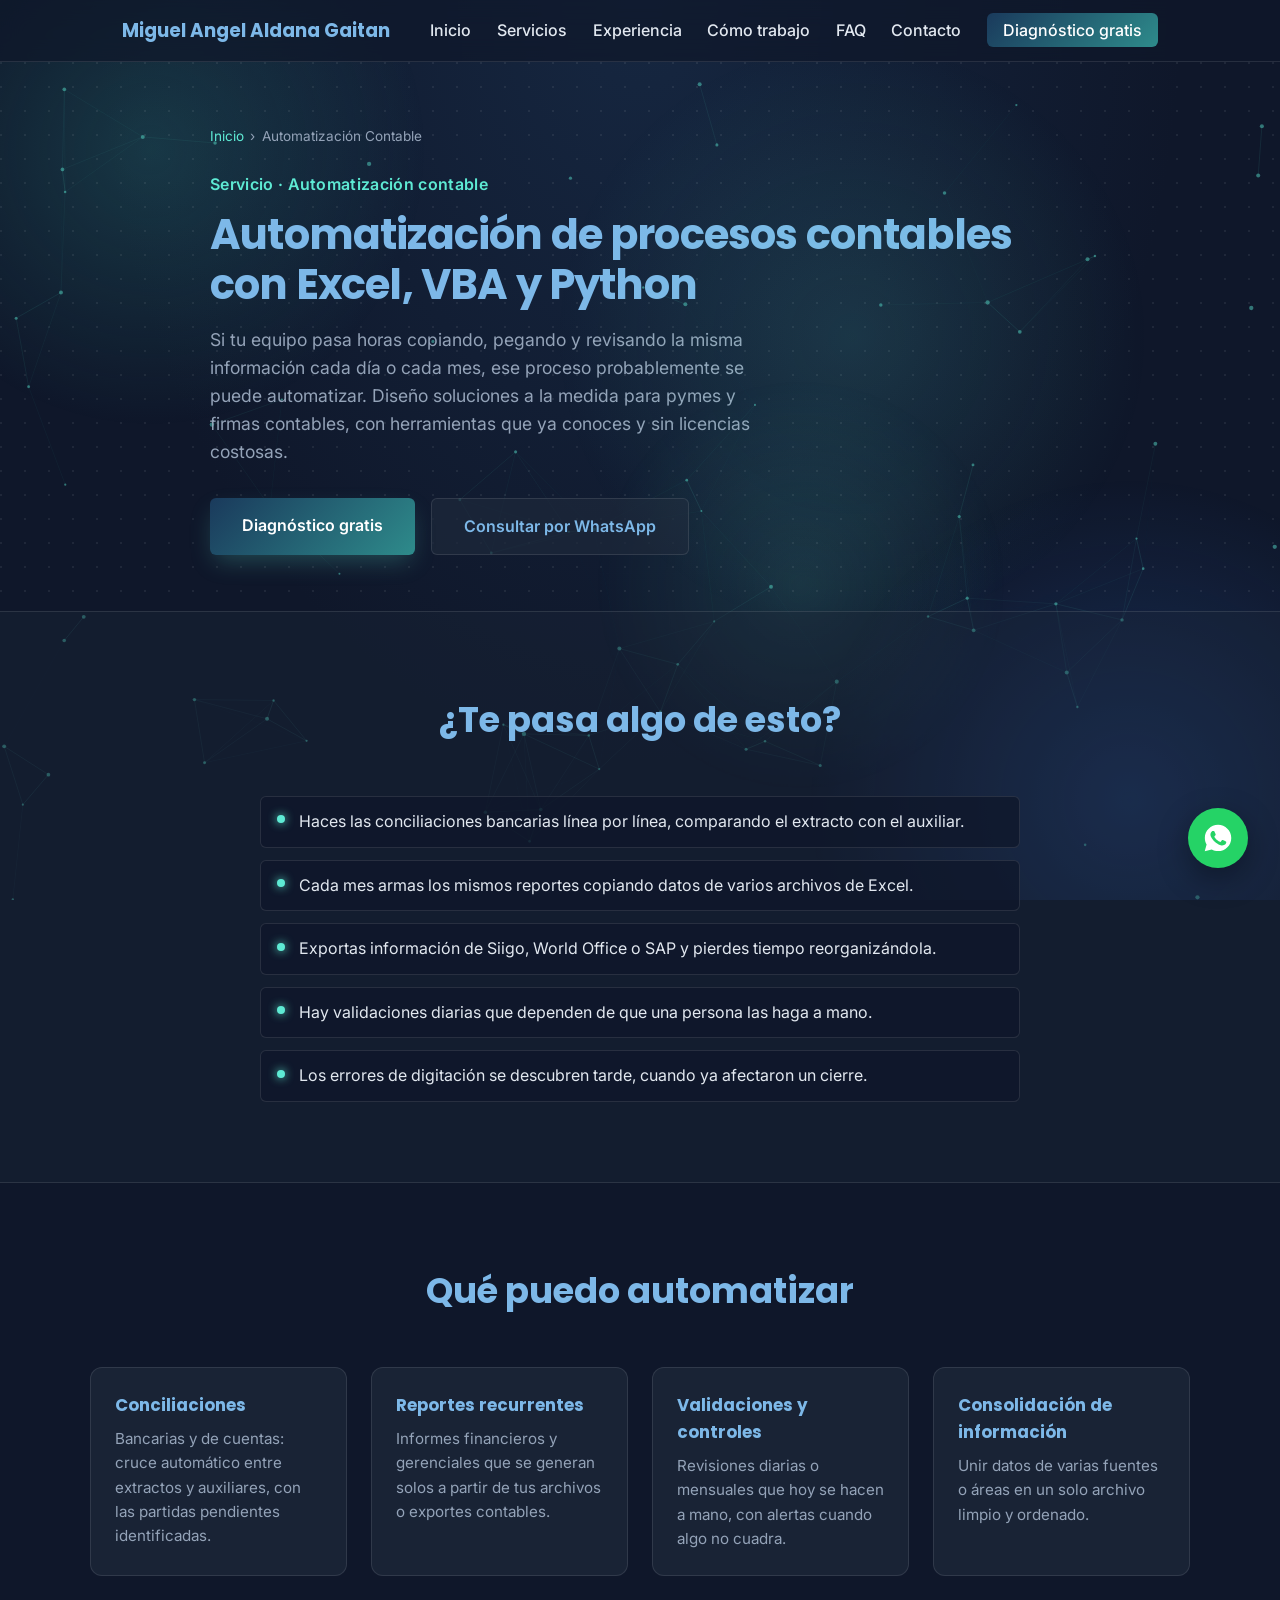
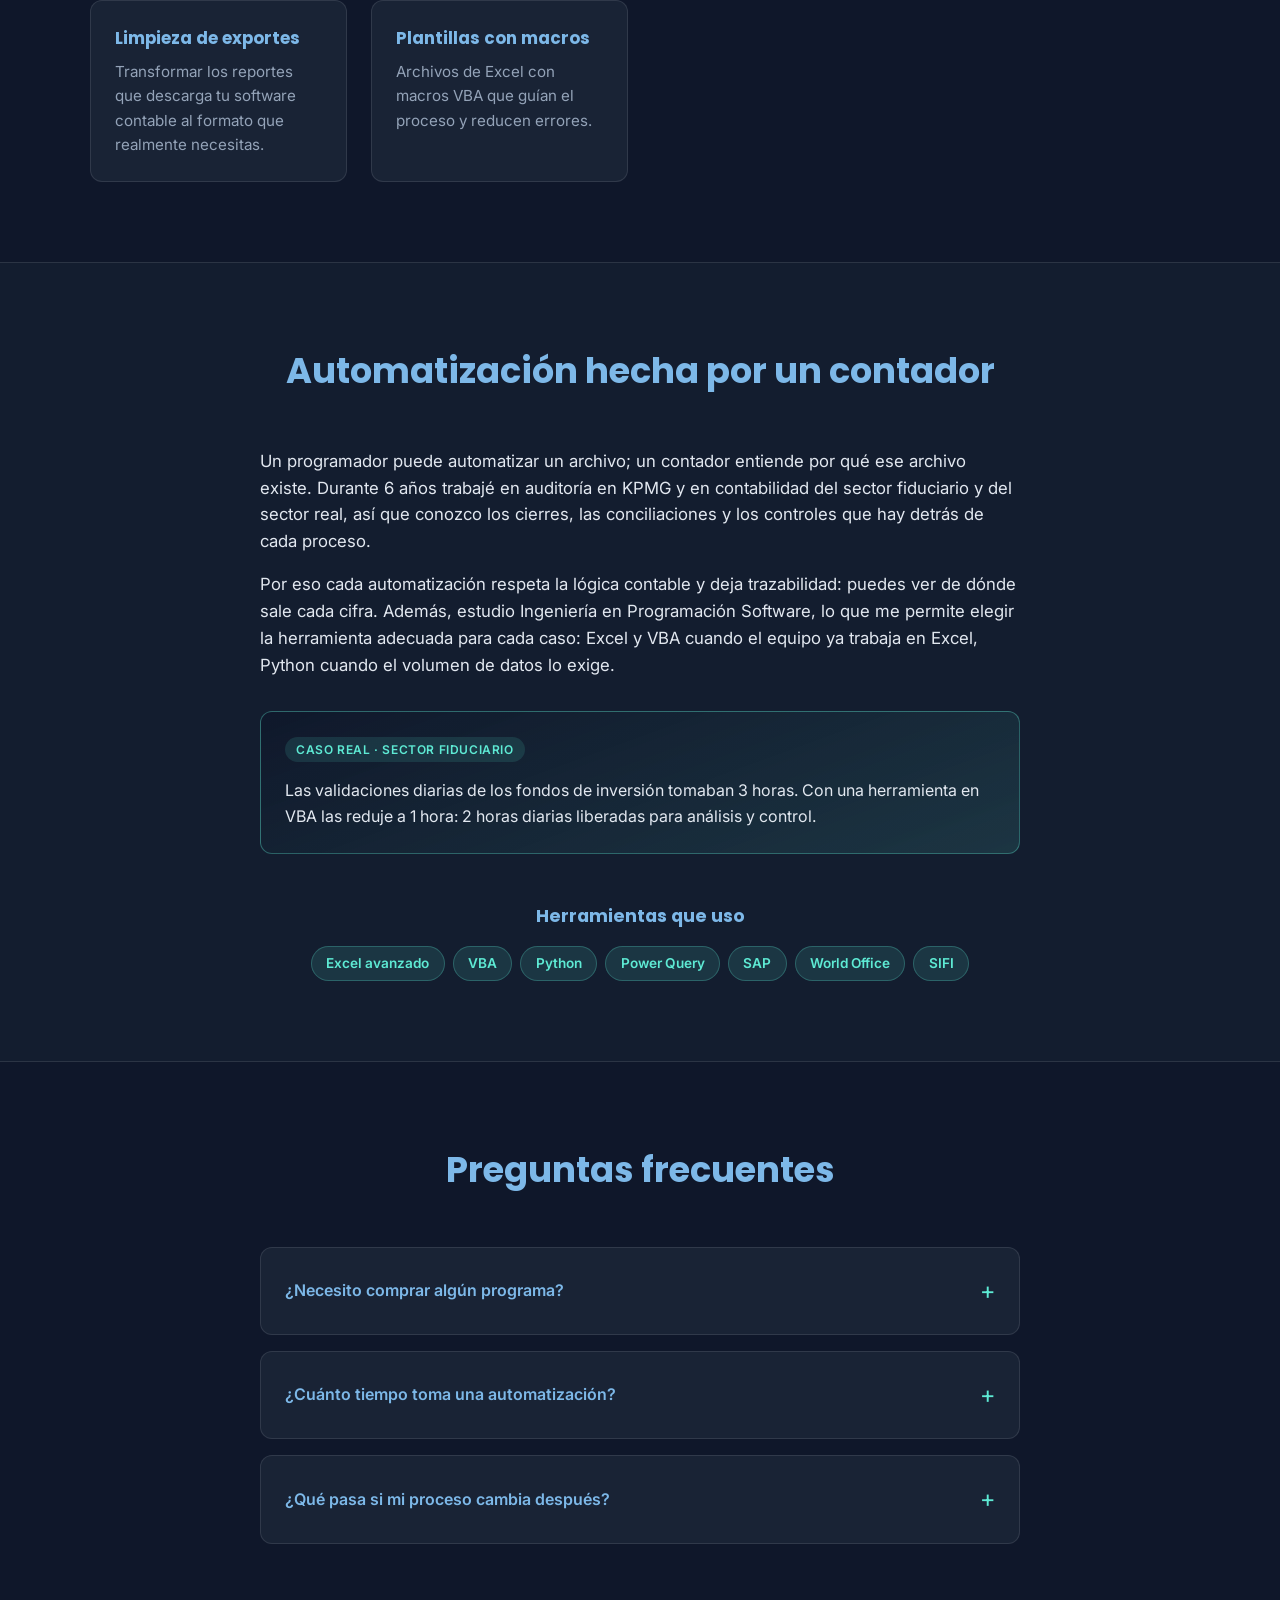
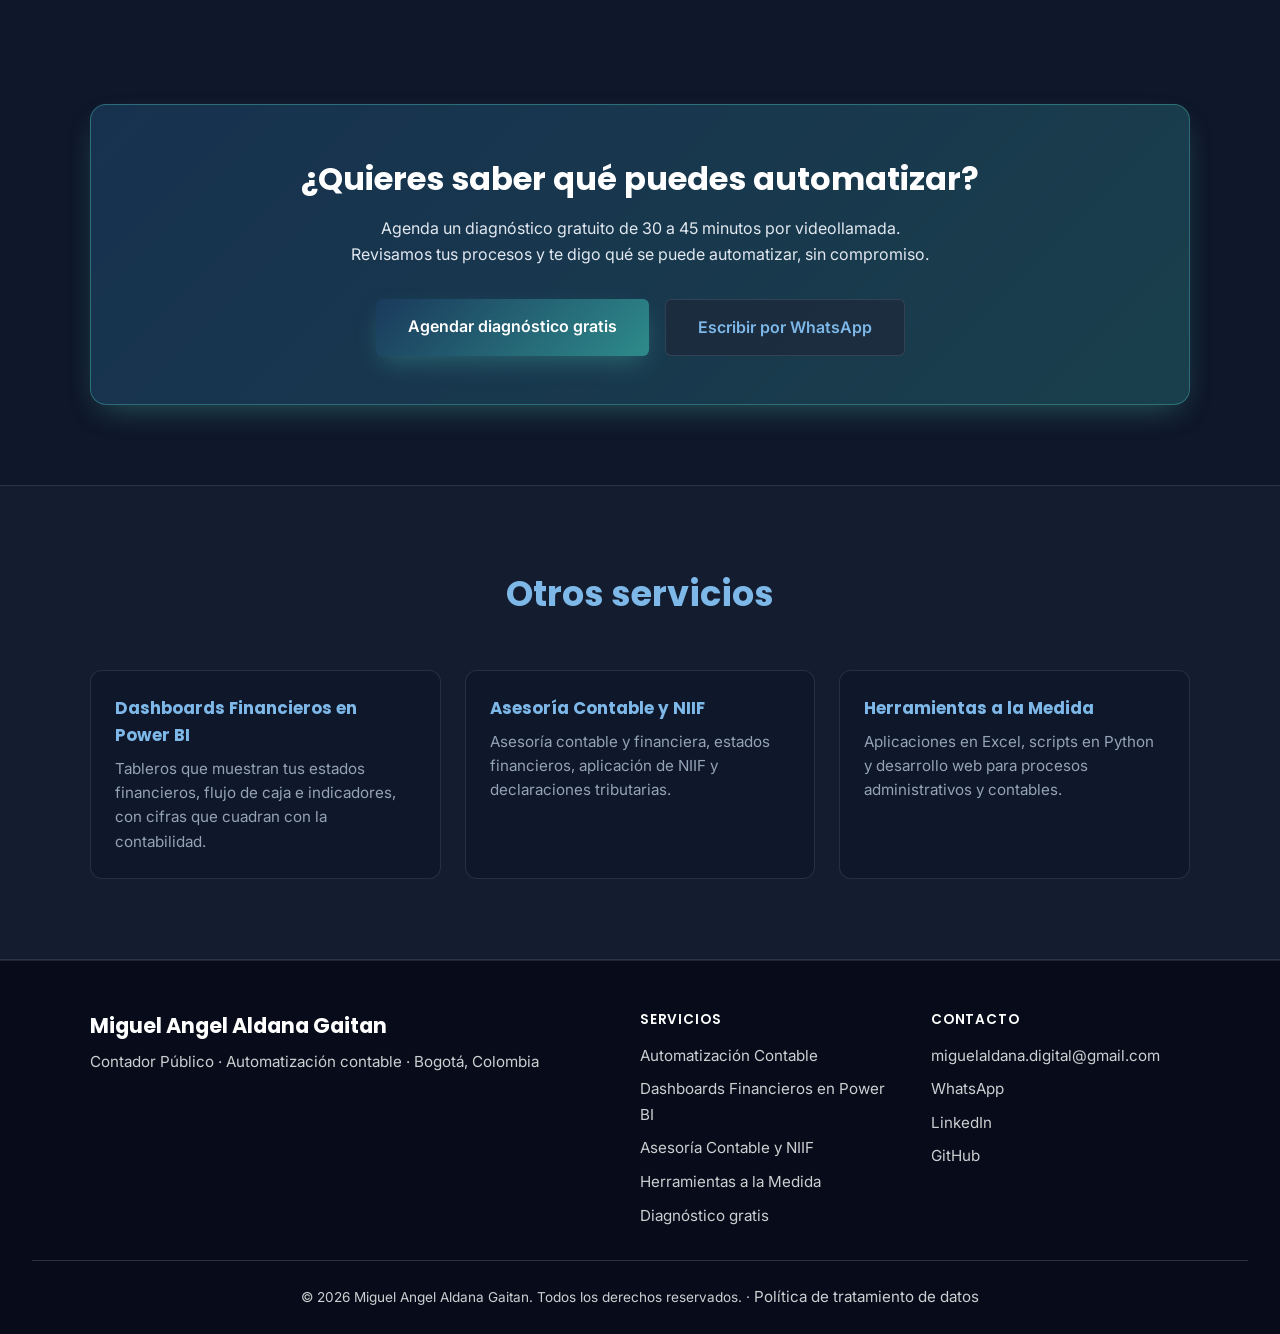
==== automatizacion-contable/index.html @ 459f6116 "Fase 6 SEO: sitio multipagina (4 servicios, diagnostico gratis, privacidad, 404), experiencia, datos" ====
<!DOCTYPE html>
<html lang="es" class="no-js">

<head>
    <meta charset="UTF-8">
    <meta name="viewport" content="width=device-width, initial-scale=1.0">
    <title>Automatización de Procesos Contables para Pymes | Bogotá</title>
    <meta name="description" content="Automatizo conciliaciones, reportes financieros y validaciones contables con Excel, VBA y Python. Contador Público con experiencia en KPMG. Diagnóstico gratis.">
    <link rel="canonical" href="https://maldanagaitan-del.github.io/perfil-profesional/automatizacion-contable/">
    <meta name="theme-color" content="#0f172a">
    <link rel="manifest" href="../img/favicon/site.webmanifest">

    <meta property="og:type" content="website">
    <meta property="og:locale" content="es_CO">
    <meta property="og:site_name" content="Miguel Angel Aldana Gaitan">
    <meta property="og:url" content="https://maldanagaitan-del.github.io/perfil-profesional/automatizacion-contable/">
    <meta property="og:title" content="Automatización de Procesos Contables para Pymes | Bogotá">
    <meta property="og:description" content="Automatizo conciliaciones, reportes financieros y validaciones contables con Excel, VBA y Python. Contador Público con experiencia en KPMG. Diagnóstico gratis.">
    <meta property="og:image" content="https://maldanagaitan-del.github.io/perfil-profesional/img/og-portada.jpg">
    <meta property="og:image:width" content="1200">
    <meta property="og:image:height" content="630">
    <meta property="og:image:alt" content="Logo de Miguel Angel Aldana Gaitan: Contador Público, Tecnología y Automatización">
    <meta name="twitter:card" content="summary_large_image">
    <meta name="twitter:title" content="Automatización de Procesos Contables para Pymes | Bogotá">
    <meta name="twitter:description" content="Automatizo conciliaciones, reportes financieros y validaciones contables con Excel, VBA y Python. Contador Público con experiencia en KPMG. Diagnóstico gratis.">
    <meta name="twitter:image" content="https://maldanagaitan-del.github.io/perfil-profesional/img/og-portada.jpg">

    <link rel="preconnect" href="https://fonts.googleapis.com">
    <link rel="preconnect" href="https://fonts.gstatic.com" crossorigin>
    <link
        href="https://fonts.googleapis.com/css2?family=Inter:wght@400;500;600&family=Poppins:wght@600;700&display=swap"
        rel="stylesheet">
    <link rel="stylesheet" href="../css/style.css">
    <link rel="icon" type="image/x-icon" href="../img/favicon/favicon.ico">
    <link rel="icon" type="image/png" sizes="32x32" href="../img/favicon/favicon-32x32.png">
    <link rel="icon" type="image/png" sizes="16x16" href="../img/favicon/favicon-16x16.png">
    <link rel="apple-touch-icon" sizes="180x180" href="../img/favicon/apple-touch-icon.png">
    <script type="application/ld+json">
{
  "@context": "https://schema.org",
  "@graph": [
    {
      "@type": "Service",
      "name": "Automatización de procesos contables con Excel, VBA y Python",
      "serviceType": "Automatización de procesos contables",
      "description": "Automatizo conciliaciones, reportes financieros y validaciones contables con Excel, VBA y Python. Contador Público con experiencia en KPMG. Diagnóstico gratis.",
      "url": "https://maldanagaitan-del.github.io/perfil-profesional/automatizacion-contable/",
      "areaServed": {
        "@type": "Country",
        "name": "Colombia"
      },
      "provider": {
        "@id": "https://maldanagaitan-del.github.io/perfil-profesional/#persona"
      }
    },
    {
      "@type": "Person",
      "@id": "https://maldanagaitan-del.github.io/perfil-profesional/#persona",
      "name": "Miguel Angel Aldana Gaitan",
      "jobTitle": "Contador Público",
      "url": "https://maldanagaitan-del.github.io/perfil-profesional/",
      "image": "https://maldanagaitan-del.github.io/perfil-profesional/img/foto-perfil.webp",
      "email": "mailto:miguelaldana.digital@gmail.com",
      "address": {
        "@type": "PostalAddress",
        "addressLocality": "Bogotá",
        "addressCountry": "CO"
      },
      "sameAs": [
        "https://www.linkedin.com/in/miguel-angel-aldana-gaitan-1a34941b9",
        "https://github.com/maldanagaitan-del"
      ],
      "knowsAbout": [
        "Contabilidad",
        "NIIF",
        "Automatización de procesos contables",
        "Excel",
        "VBA",
        "Python",
        "Power BI",
        "SAP",
        "Contabilidad fiduciaria"
      ]
    },
    {
      "@type": "BreadcrumbList",
      "itemListElement": [
        {
          "@type": "ListItem",
          "position": 1,
          "name": "Inicio",
          "item": "https://maldanagaitan-del.github.io/perfil-profesional/"
        },
        {
          "@type": "ListItem",
          "position": 2,
          "name": "Automatización Contable",
          "item": "https://maldanagaitan-del.github.io/perfil-profesional/automatizacion-contable/"
        }
      ]
    }
  ]
}
    </script>
</head>
<body data-pagina="automatizacion-contable">

    <!-- Enlace oculto que aparece al presionar Tab -->
    <a class="saltar-contenido" href="#contenido">Saltar al contenido</a>

    <!-- Fondo animado: luces y constelación (aria-hidden: lo ignoran los lectores de pantalla) -->
    <div class="fondo-animado" aria-hidden="true">
        <span class="orbe orbe--1"></span>
        <span class="orbe orbe--2"></span>
        <span class="orbe orbe--3"></span>
        <canvas id="constelacion"></canvas>
    </div>

    <header>
        <nav aria-label="Navegación principal">
            <a href="../" class="logo">Miguel Angel Aldana Gaitan</a>

            <div class="nav-acciones">
                <ul class="nav-links" id="navLinks">
                    <li><a href="../">Inicio</a></li>
                    <li><a href="../#servicios">Servicios</a></li>
                    <li><a href="../#experiencia">Experiencia</a></li>
                    <li><a href="../#proceso">Cómo trabajo</a></li>
                    <li><a href="../#preguntas-frecuentes">FAQ</a></li>
                    <li><a href="../#contacto">Contacto</a></li>
                    <li><a href="../diagnostico-automatizacion/" class="nav-cta">Diagnóstico gratis</a></li>
                </ul>
                <button class="btn-menu" id="btnMenu" type="button" aria-label="Abrir menú"
                    aria-expanded="false" aria-controls="navLinks">
                    <span aria-hidden="true"></span>
                    <span aria-hidden="true"></span>
                    <span aria-hidden="true"></span>
                </button>
            </div>
        </nav>
    </header>

    <main id="contenido" tabindex="-1">

        <section class="hero hero--interna">
            <div class="contenedor">
            <nav class="migas" aria-label="Ruta de navegación">
                <ol>
                    <li><a href="../">Inicio</a></li>
                    <li aria-current="page">Automatización Contable</li>
                </ol>
            </nav>
                <p class="hero-nombre">Servicio · Automatización contable</p>
                <h1>Automatización de procesos contables con Excel, VBA y Python</h1>
                <p class="descripcion">Si tu equipo pasa horas copiando, pegando y revisando la misma información cada día o cada mes, ese proceso probablemente se puede automatizar. Diseño soluciones a la medida para pymes y firmas contables, con herramientas que ya conoces y sin licencias costosas.</p>
                <div class="hero-acciones">
                    <a href="../diagnostico-automatizacion/" class="btn-principal">Diagnóstico gratis</a>
                    <a href="https://wa.me/573142389938?text=Hola%20Miguel%2C%20me%20interesa%20automatizar%20procesos%20contables%20en%20mi%20empresa." class="btn-secundario" target="_blank" rel="noopener">Consultar por WhatsApp</a>
                </div>
            </div>
        </section>

        <section class="seccion seccion--alterna">
            <div class="contenedor contenedor--angosto seccion-oculta">
                <h2 class="titulo-seccion">¿Te pasa algo de esto?</h2>
                <ul class="lista-problemas">
                    <li>Haces las conciliaciones bancarias línea por línea, comparando el extracto con el auxiliar.</li>
                    <li>Cada mes armas los mismos reportes copiando datos de varios archivos de Excel.</li>
                    <li>Exportas información de Siigo, World Office o SAP y pierdes tiempo reorganizándola.</li>
                    <li>Hay validaciones diarias que dependen de que una persona las haga a mano.</li>
                    <li>Los errores de digitación se descubren tarde, cuando ya afectaron un cierre.</li>
                </ul>
            </div>
        </section>

        <section class="seccion">
            <div class="contenedor seccion-oculta">
                <h2 class="titulo-seccion">Qué puedo automatizar</h2>
                <div class="grid-tarjetas">
                    <div class="tarjeta">
                        <h3>Conciliaciones</h3>
                        <p>Bancarias y de cuentas: cruce automático entre extractos y auxiliares, con las partidas pendientes identificadas.</p>
                    </div>
                    <div class="tarjeta">
                        <h3>Reportes recurrentes</h3>
                        <p>Informes financieros y gerenciales que se generan solos a partir de tus archivos o exportes contables.</p>
                    </div>
                    <div class="tarjeta">
                        <h3>Validaciones y controles</h3>
                        <p>Revisiones diarias o mensuales que hoy se hacen a mano, con alertas cuando algo no cuadra.</p>
                    </div>
                    <div class="tarjeta">
                        <h3>Consolidación de información</h3>
                        <p>Unir datos de varias fuentes o áreas en un solo archivo limpio y ordenado.</p>
                    </div>
                    <div class="tarjeta">
                        <h3>Limpieza de exportes</h3>
                        <p>Transformar los reportes que descarga tu software contable al formato que realmente necesitas.</p>
                    </div>
                    <div class="tarjeta">
                        <h3>Plantillas con macros</h3>
                        <p>Archivos de Excel con macros VBA que guían el proceso y reducen errores.</p>
                    </div>
                </div>
            </div>
        </section>

        <section class="seccion seccion--alterna">
            <div class="contenedor contenedor--angosto seccion-oculta">
                <h2 class="titulo-seccion">Automatización hecha por un contador</h2>
                <div class="contenido-texto">
                    <p>Un programador puede automatizar un archivo; un contador entiende por qué ese archivo existe. Durante 6 años trabajé en auditoría en KPMG y en contabilidad del sector fiduciario y del sector real, así que conozco los cierres, las conciliaciones y los controles que hay detrás de cada proceso.</p>
                    <p>Por eso cada automatización respeta la lógica contable y deja trazabilidad: puedes ver de dónde sale cada cifra. Además, estudio Ingeniería en Programación Software, lo que me permite elegir la herramienta adecuada para cada caso: Excel y VBA cuando el equipo ya trabaja en Excel, Python cuando el volumen de datos lo exige.</p>
                </div>
                <div class="tarjeta tarjeta--caso">
                    <span class="etiqueta-destacada">Caso real · Sector fiduciario</span>
                    <p>Las validaciones diarias de los fondos de inversión tomaban 3 horas. Con una herramienta en VBA las reduje a 1 hora: 2 horas diarias liberadas para análisis y control.</p>
                </div>
                <h3 class="subtitulo-centrado">Herramientas que uso</h3>
                <ul class="chips" aria-label="Herramientas"><li class="chip">Excel avanzado</li><li class="chip">VBA</li><li class="chip">Python</li><li class="chip">Power Query</li><li class="chip">SAP</li><li class="chip">World Office</li><li class="chip">SIFI</li></ul>
            </div>
        </section>

        <section id="preguntas-frecuentes" class="seccion">
            <div class="contenedor contenedor--angosto seccion-oculta">
                <h2 class="titulo-seccion">Preguntas frecuentes</h2>
                <div class="lista-faq">
                    <details class="item-faq">
                        <summary>¿Necesito comprar algún programa?</summary>
                        <p>En la mayoría de los casos no: trabajo con Excel, que seguramente ya tienes, y con Python, que es gratuito. Si un proceso requiere otra herramienta, te lo explico en la propuesta antes de empezar.</p>
                    </details>
                    <details class="item-faq">
                        <summary>¿Cuánto tiempo toma una automatización?</summary>
                        <p>Un proceso puntual, como un reporte o una conciliación, puede estar listo en pocos días. Proyectos más amplios dependen del alcance; te doy un cronograma claro antes de empezar.</p>
                    </details>
                    <details class="item-faq">
                        <summary>¿Qué pasa si mi proceso cambia después?</summary>
                        <p>Te explico cómo funciona la solución y queda documentada. Además, incluyo un periodo de ajustes menores después de la entrega sin costo adicional.</p>
                    </details>
                </div>
            </div>
        </section>

        <section class="seccion">
            <div class="contenedor seccion-oculta">
                <div class="banda-cta">
                    <h2>¿Quieres saber qué puedes automatizar?</h2>
                    <p>Agenda un diagnóstico gratuito de 30 a 45 minutos por videollamada. Revisamos tus procesos y te digo qué se puede automatizar, sin compromiso.</p>
                    <div class="hero-acciones">
                        <a href="../diagnostico-automatizacion/" class="btn-principal">Agendar diagnóstico gratis</a>
                        <a href="https://wa.me/573142389938?text=Hola%20Miguel%2C%20quiero%20agendar%20el%20diagn%C3%B3stico%20gratuito%20de%20automatizaci%C3%B3n." class="btn-secundario"
                            target="_blank" rel="noopener">Escribir por WhatsApp</a>
                    </div>
                </div>
            </div>
        </section>

        <section class="seccion seccion--alterna">
            <div class="contenedor seccion-oculta">
                <h2 class="titulo-seccion">Otros servicios</h2>
                <div class="grid-tarjetas">
                    <a class="tarjeta tarjeta--enlace" href="../dashboards-power-bi/">
                        <h3>Dashboards Financieros en Power BI</h3>
                        <p>Tableros que muestran tus estados financieros, flujo de caja e indicadores, con cifras que cuadran con la contabilidad.</p>
                    </a>
                    <a class="tarjeta tarjeta--enlace" href="../contabilidad-niif/">
                        <h3>Asesoría Contable y NIIF</h3>
                        <p>Asesoría contable y financiera, estados financieros, aplicación de NIIF y declaraciones tributarias.</p>
                    </a>
                    <a class="tarjeta tarjeta--enlace" href="../herramientas-a-la-medida/">
                        <h3>Herramientas a la Medida</h3>
                        <p>Aplicaciones en Excel, scripts en Python y desarrollo web para procesos administrativos y contables.</p>
                    </a>
                </div>
            </div>
        </section>

    </main>

    <footer class="pie">
        <div class="contenedor pie-grid">
            <div class="pie-marca">
                <a href="../" class="pie-logo">Miguel Angel Aldana Gaitan</a>
                <p>Contador Público · Automatización contable · Bogotá, Colombia</p>
            </div>

            <nav class="pie-columna" aria-label="Servicios">
                <h2 class="pie-titulo">Servicios</h2>
                <ul>
                    <li><a href="../automatizacion-contable/">Automatización Contable</a></li>
                    <li><a href="../dashboards-power-bi/">Dashboards Financieros en Power BI</a></li>
                    <li><a href="../contabilidad-niif/">Asesoría Contable y NIIF</a></li>
                    <li><a href="../herramientas-a-la-medida/">Herramientas a la Medida</a></li>
                    <li><a href="../diagnostico-automatizacion/">Diagnóstico gratis</a></li>
                </ul>
            </nav>

            <div class="pie-columna">
                <h2 class="pie-titulo">Contacto</h2>
                <ul>
                    <li><a href="mailto:miguelaldana.digital@gmail.com">miguelaldana.digital@gmail.com</a></li>
                    <li><a href="https://wa.me/573142389938" target="_blank" rel="noopener">WhatsApp</a></li>
                    <li><a href="https://www.linkedin.com/in/miguel-angel-aldana-gaitan-1a34941b9" target="_blank" rel="noopener">LinkedIn</a></li>
                    <li><a href="https://github.com/maldanagaitan-del" target="_blank" rel="noopener">GitHub</a></li>
                </ul>
            </div>
        </div>

        <div class="pie-inferior">
            <p>&copy; 2026 Miguel Angel Aldana Gaitan. Todos los derechos reservados. ·
                <a href="../privacidad/">Política de tratamiento de datos</a></p>
        </div>
    </footer>

    <a href="https://wa.me/573142389938?text=Hola%20Miguel%2C%20vi%20tu%20p%C3%A1gina%20y%20me%20interesa%20hablar%20sobre%20un%20proyecto"
        class="whatsapp-flotante" target="_blank" rel="noopener" aria-label="Escríbeme por WhatsApp">
        <svg viewBox="0 0 24 24" fill="currentColor" aria-hidden="true">
            <path
                d="M12.04 2C6.58 2 2.13 6.45 2.13 11.91c0 1.75.46 3.45 1.32 4.95L2.05 22l5.25-1.38c1.45.79 3.08 1.21 4.74 1.21 5.46 0 9.91-4.45 9.91-9.91S17.5 2 12.04 2zm5.83 14.17c-.24.68-1.41 1.3-1.95 1.35-.5.05-1.13.07-1.83-.11-.42-.11-.96-.31-1.65-.6-2.9-1.25-4.79-4.17-4.94-4.36-.15-.19-1.18-1.57-1.18-3 0-1.42.75-2.12 1.01-2.41.27-.29.58-.36.78-.36h.56c.18 0 .42-.02.65.5.24.55.8 1.9.87 2.04.07.14.12.31.02.5-.1.19-.15.31-.29.47-.15.17-.31.38-.44.51-.15.15-.3.31-.13.6.17.29.77 1.27 1.65 2.05 1.14 1.01 2.1 1.33 2.39 1.48.29.15.46.13.63-.05.17-.19.72-.84.92-1.13.19-.29.39-.24.65-.15.27.1 1.71.81 2 .96.29.15.48.22.55.34.07.13.07.72-.17 1.4z" />
        </svg>
    </a>
    <script src="../js/script.js"></script>

</body>

</html>
---- css/style.css ----
/* =====================================================================
   style.css — Perfil profesional de Miguel Aldana
   ---------------------------------------------------------------------
   ÍNDICE
    1. Reset y variables (tokens de diseño, tema oscuro único)
    2. Base, tipografía y fondo animado
    3. Accesibilidad (foco, saltar contenido)
    4. Componentes reutilizables (sección, contenedor, títulos, botones)
    5. Header y navegación
    6. Hero (inicio)
    7. Sobre mí
    8. Servicios
    9. Cómo trabajo
   10. Proyectos
   11. Testimonios (desactivado en el HTML)
   12. Preguntas frecuentes
   13. Contacto y formulario
   14. Pie de página
   15. WhatsApp flotante
   16. Animación de aparición
   17. Páginas internas (servicios, diagnóstico, privacidad)
   18. Responsive: menú (≤1180px) y diseño (≤768px)
   19. Movimiento reducido
   ===================================================================== */


/* ===== 1. RESET Y VARIABLES ===== */
* {
    margin: 0;
    padding: 0;
    box-sizing: border-box;
}

:root {
    /* Colores (tema oscuro único) */
    --color-primario: #1a3a5c;
    --color-encabezado: #7db8e8;
    --color-secundario: #2e8b8b;
    --color-secundario-texto: #5eead4;
    --color-fondo: #0f172a;
    --color-superficie: #1e293b;
    --color-borde: rgba(255, 255, 255, 0.1);
    --color-texto: #e2e8f0;
    --color-texto-claro: #94a3b8;
    --color-blanco: #ffffff;
    --color-error: #fca5a5;
    --color-exito: #86efac;
    --color-foco: #5eead4;
    --color-glow: rgba(94, 234, 212, 0.12);
    --color-pie: rgba(8, 13, 26, 0.92);

    /* Fondos semitransparentes: dejan ver la constelación animada del
       fondo a través de tarjetas y franjas, y así la página no se
       ve plana. --color-tarjeta cambia según la franja (.seccion--alterna). */
    --color-tarjeta: rgba(30, 41, 59, 0.72);
    --color-franja: rgba(30, 41, 59, 0.35);
    --color-campo: rgba(15, 23, 42, 0.8);

    /* Espaciado */
    --space-2xs: 0.25rem;
    --space-xs: 0.5rem;
    --space-sm: 0.75rem;
    --space-md: 1rem;
    --space-lg: 1.5rem;
    --space-xl: 2rem;
    --space-2xl: 3rem;
    --space-3xl: 5rem;

    /* Radios */
    --radio-sm: 6px;
    --radio-md: 12px;
    --radio-lg: 16px;
    --radio-full: 50%;

    /* Sombras y brillos */
    --sombra-sm: 0 2px 8px rgba(0, 0, 0, 0.3);
    --sombra-md: 0 4px 16px rgba(0, 0, 0, 0.25);
    --sombra-lg: 0 10px 30px rgba(0, 0, 0, 0.35);
    --sombra-brillo: 0 12px 32px -12px rgba(94, 234, 212, 0.35);
    --sombra-boton: 0 10px 25px -5px rgba(94, 234, 212, 0.25);
    --sombra-boton-hover: 0 15px 35px -5px rgba(94, 234, 212, 0.4);
    --header-glass: rgba(15, 23, 42, 0.7);

    /* Tipografía */
    --fuente-principal: 'Inter', 'Segoe UI', Arial, sans-serif;
    --fuente-titulos: 'Poppins', 'Segoe UI', Arial, sans-serif;

    /* Layout */
    --espaciado-seccion: var(--space-3xl) var(--space-xl);
    --ancho-maximo: 1100px;
    --ancho-angosto: 760px;
}


/* ===== 2. BASE Y TIPOGRAFÍA ===== */
html {
    scroll-behavior: smooth;
}

body {
    font-family: var(--fuente-principal);
    color: var(--color-texto);
    background-color: var(--color-fondo);
    line-height: 1.6;
    position: relative;
}

h1,
h2,
h3,
.logo {
    font-family: var(--fuente-titulos);
}

img {
    max-width: 100%;
    display: block;
}

/* Al saltar a una sección desde el menú, deja espacio para el header fijo */
section[id] {
    scroll-margin-top: 70px;
}

/* ----- Fondo animado -----
   Capa fija (position: fixed) detrás de todo (z-index: -1). Solo se
   animan transform y opacity, que el navegador procesa en la tarjeta
   gráfica sin recalcular la página: así no afecta el rendimiento. */
.fondo-animado {
    position: fixed;
    inset: 0;
    z-index: -1;
    overflow: hidden;
    pointer-events: none;
    background:
        radial-gradient(ellipse at top, rgba(30, 58, 92, 0.45), transparent 60%),
        var(--color-fondo);
}

/* Orbes: manchas de luz grandes y difusas (radial-gradient, más
   liviano que filter: blur) que flotan lentamente */
.orbe {
    position: absolute;
    border-radius: 50%;
    will-change: transform;
}

.orbe--1 {
    width: 600px;
    height: 600px;
    top: -150px;
    left: -150px;
    background: radial-gradient(circle, rgba(46, 139, 139, 0.28), transparent 65%);
    animation: flotar-orbe 26s ease-in-out infinite alternate;
}

.orbe--2 {
    width: 700px;
    height: 700px;
    bottom: -250px;
    right: -200px;
    background: radial-gradient(circle, rgba(59, 130, 246, 0.22), transparent 65%);
    animation: flotar-orbe 32s ease-in-out infinite alternate-reverse;
}

.orbe--3 {
    width: 450px;
    height: 450px;
    top: 40%;
    left: 45%;
    background: radial-gradient(circle, rgba(94, 234, 212, 0.12), transparent 65%);
    animation: flotar-orbe 22s ease-in-out infinite alternate;
    animation-delay: -8s;
}

@keyframes flotar-orbe {
    0% {
        transform: translate(0, 0) scale(1);
    }

    50% {
        transform: translate(120px, 80px) scale(1.15);
    }

    100% {
        transform: translate(-60px, 160px) scale(0.95);
    }
}

/* Constelación: lienzo (canvas) a pantalla completa donde JavaScript
   dibuja los puntos y las líneas. Va encima de los orbes. */
#constelacion {
    position: absolute;
    inset: 0;
    width: 100%;
    height: 100%;
}


/* ===== 3. ACCESIBILIDAD ===== */

/* :focus-visible solo se activa al navegar con teclado */
:focus-visible {
    outline: 3px solid var(--color-foco);
    outline-offset: 3px;
    border-radius: 4px;
}

/* <main> recibe el foco desde "Saltar al contenido"; no necesita anillo */
main:focus {
    outline: none;
}

.saltar-contenido {
    position: absolute;
    top: -100px;
    left: var(--space-md);
    z-index: 300;
    background-color: var(--color-primario);
    color: var(--color-blanco);
    padding: var(--space-xs) var(--space-md);
    border-radius: var(--radio-sm);
    font-weight: 600;
    text-decoration: none;
    transition: top 0.2s ease;
}

.saltar-contenido:focus {
    top: var(--space-md);
}


/* ===== 4. COMPONENTES REUTILIZABLES =====
   Antes, cada sección repetía max-width, margin, padding y el estilo
   de su h2 (7 veces). Ahora todas usan estas mismas clases. */

/* Franja a todo el ancho */
.seccion {
    padding: var(--espaciado-seccion);
}

/* Franja con fondo alterno: separa visualmente las secciones */
.seccion--alterna {
    background-color: var(--color-franja);
    border-top: 1px solid var(--color-borde);
    border-bottom: 1px solid var(--color-borde);
    --color-tarjeta: rgba(15, 23, 42, 0.75);
}

/* Contenido centrado con ancho máximo */
.contenedor {
    max-width: var(--ancho-maximo);
    margin: 0 auto;
}

.contenedor--angosto {
    max-width: var(--ancho-angosto);
}

.titulo-seccion {
    font-size: 2.2rem;
    color: var(--color-encabezado);
    text-align: center;
    margin-bottom: var(--space-2xl);
}

/* Si debajo del título viene una introducción, se pegan más.
   :has() = "el título que TIENE justo después una .intro-seccion" */
.titulo-seccion:has(+ .intro-seccion) {
    margin-bottom: var(--space-sm);
}

.intro-seccion {
    text-align: center;
    color: var(--color-texto-claro);
    max-width: 600px;
    margin: 0 auto var(--space-2xl);
}

/* Botón principal (degradado + brillo al pasar el mouse) */
.btn-principal {
    display: inline-block;
    position: relative;
    overflow: hidden;
    background: linear-gradient(135deg, var(--color-primario), var(--color-secundario));
    color: var(--color-blanco);
    text-decoration: none;
    padding: 0.9rem 2rem;
    border-radius: var(--radio-sm);
    font-weight: 600;
    box-shadow: var(--sombra-boton);
    transition: box-shadow 0.25s ease, transform 0.25s ease;
}

.btn-principal::before {
    content: '';
    position: absolute;
    top: 0;
    left: -100%;
    width: 100%;
    height: 100%;
    background: linear-gradient(120deg, transparent, rgba(255, 255, 255, 0.3), transparent);
    transition: left 0.5s ease;
}

.btn-principal:hover::before {
    left: 100%;
}

.btn-principal:hover {
    box-shadow: var(--sombra-boton-hover);
    transform: translateY(-3px);
}

/* Botón secundario: misma forma, menos peso visual */
.btn-secundario {
    display: inline-block;
    padding: 0.9rem 2rem;
    border-radius: var(--radio-sm);
    border: 1px solid var(--color-borde);
    background-color: var(--color-tarjeta);
    color: var(--color-encabezado);
    font-weight: 600;
    text-decoration: none;
    transition: border-color 0.2s ease, background-color 0.2s ease;
}

.btn-secundario:hover {
    border-color: var(--color-secundario-texto);
    background-color: var(--color-glow);
}


/* ===== 5. HEADER Y NAVEGACIÓN ===== */
header {
    background-color: var(--header-glass);
    backdrop-filter: blur(12px);
    -webkit-backdrop-filter: blur(12px);
    border-bottom: 1px solid var(--color-borde);
    position: sticky;
    top: 0;
    z-index: 100;
    transition: box-shadow 0.3s ease;
}

header.con-scroll {
    box-shadow: var(--sombra-sm);
}

/* "header nav" y no solo "nav": hay otro <nav> en el pie de página
   que no debe recibir estos estilos */
header nav {
    max-width: var(--ancho-maximo);
    margin: 0 auto;
    display: flex;
    justify-content: space-between;
    align-items: center;
    padding: 1rem 2rem;
}

.logo {
    font-size: 1.15rem;
    font-weight: bold;
    color: var(--color-encabezado);
    text-decoration: none;
    white-space: nowrap;
}

/* Enlaces + botón de tema + hamburguesa, juntos a la derecha */
.nav-acciones {
    display: flex;
    align-items: center;
    gap: var(--space-lg);
}

.nav-links {
    display: flex;
    align-items: center;
    list-style: none;
    gap: 1.6rem;
}

.nav-links a {
    position: relative;
    text-decoration: none;
    color: var(--color-texto);
    font-weight: 500;
    padding-bottom: 4px;
    white-space: nowrap;
    transition: color 0.2s ease;
}

/* Subrayado animado del enlace activo / hover */
.nav-links a::after {
    content: '';
    position: absolute;
    left: 0;
    bottom: 0;
    width: 0;
    height: 2px;
    background-color: var(--color-secundario-texto);
    transition: width 0.25s ease;
}

.nav-links a:hover {
    color: var(--color-secundario-texto);
}

.nav-links a:hover::after,
.nav-links a.activo::after {
    width: 100%;
}

/* Página actual (aria-current) o sección visible (activo) */
.nav-links a[aria-current="page"]:not(.nav-cta)::after {
    width: 100%;
}

.nav-links a[aria-current="page"]:not(.nav-cta),
.nav-links a.activo {
    color: var(--color-secundario-texto);
    font-weight: 600;
}

/* "Contacto" se ve como botón: es la acción principal del menú */
.nav-links a.nav-cta {
    background: linear-gradient(135deg, var(--color-primario), var(--color-secundario));
    color: var(--color-blanco);
    padding: 0.45rem 1rem;
    border-radius: var(--radio-sm);
    transition: background-color 0.2s ease;
}

.nav-links a.nav-cta::after {
    display: none;
}

.nav-links a.nav-cta:hover,
.nav-links a.nav-cta.activo {
    background-color: var(--color-secundario-texto);
    color: var(--color-fondo);
}


.btn-menu {
    display: none;
}


/* ===== 6. HERO (INICIO) ===== */
.hero {
    position: relative;
    overflow: hidden;
    padding: var(--space-3xl) var(--space-xl);
    /* Patrón de puntos de fondo */
    background-image: radial-gradient(circle at 1px 1px, rgba(255, 255, 255, 0.07) 1px, transparent 0);
    background-size: 24px 24px;
}

/* Resplandor detrás de la foto */
.hero::before {
    content: '';
    position: absolute;
    top: 50%;
    right: 10%;
    width: 600px;
    height: 600px;
    background: radial-gradient(circle, var(--color-glow), transparent 70%);
    transform: translateY(-50%);
    pointer-events: none;
}

.hero-grid {
    position: relative;
    display: grid;
    grid-template-columns: 1.5fr 1fr;
    align-items: center;
    gap: var(--space-3xl);
}

.badge-disponible {
    display: inline-flex;
    align-items: center;
    gap: var(--space-xs);
    background-color: var(--color-tarjeta);
    border: 1px solid var(--color-borde);
    padding: var(--space-xs) var(--space-md);
    border-radius: 100px;
    font-size: 0.85rem;
    font-weight: 500;
    color: var(--color-texto-claro);
    margin-bottom: var(--space-lg);
}

.punto-verde {
    width: 8px;
    height: 8px;
    background-color: #2ecc71;
    border-radius: var(--radio-full);
    animation: pulso 2s infinite;
}

@keyframes pulso {
    0% {
        box-shadow: 0 0 0 0 rgba(46, 204, 113, 0.5);
    }

    70% {
        box-shadow: 0 0 0 6px rgba(46, 204, 113, 0);
    }

    100% {
        box-shadow: 0 0 0 0 rgba(46, 204, 113, 0);
    }
}

.hero-nombre {
    font-weight: 600;
    color: var(--color-secundario-texto);
    letter-spacing: 0.02em;
    margin-bottom: var(--space-sm);
}

/* clamp(mínimo, ideal, máximo): el título se adapta solo al ancho
   de la pantalla, sin necesidad de un media query */
.hero h1 {
    font-size: clamp(1.9rem, 3.6vw, 2.75rem);
    line-height: 1.15;
    letter-spacing: -0.02em;
    color: var(--color-encabezado);
    margin-bottom: var(--space-lg);
}

/* Mejora progresiva: el degradado solo se aplica donde el navegador
   lo soporta; el resto ve el color sólido. */
.resaltado {
    color: var(--color-secundario-texto);
}

@supports (background-clip: text) or (-webkit-background-clip: text) {
    .resaltado {
        background: linear-gradient(135deg, var(--color-encabezado), var(--color-secundario-texto));
        -webkit-background-clip: text;
        background-clip: text;
        color: transparent;
    }
}

.descripcion {
    font-size: 1.1rem;
    color: var(--color-texto-claro);
    max-width: 560px;
    margin-bottom: var(--space-xl);
}

.hero-acciones {
    display: flex;
    flex-wrap: wrap;
    gap: var(--space-md);
}

.hero-foto {
    position: relative;
    justify-self: center;
    max-width: 340px;
}

.hero-foto img {
    width: 100%;
    height: auto;
    aspect-ratio: 1;
    object-fit: cover;
    border-radius: var(--radio-lg);
    border: 1px solid rgba(94, 234, 212, 0.35);
    box-shadow: var(--sombra-lg), 0 0 60px -10px rgba(94, 234, 212, 0.35);
}

/* Etiqueta flotante sobre la foto con la credencial principal */
.hero-credencial {
    position: absolute;
    left: 50%;
    bottom: -1rem;
    transform: translateX(-50%);
    white-space: nowrap;
    background-color: var(--color-superficie);
    color: var(--color-encabezado);
    border: 1px solid var(--color-borde);
    box-shadow: var(--sombra-sm);
    padding: var(--space-xs) var(--space-md);
    border-radius: 100px;
    font-size: 0.85rem;
    font-weight: 600;
}


/* ===== 7. SOBRE MÍ ===== */
.texto-sobre-mi p {
    margin-bottom: var(--space-md);
    font-size: 1.05rem;
}

.grid-contadores {
    display: grid;
    grid-template-columns: repeat(3, 1fr);
    gap: var(--space-md);
    margin-top: var(--space-xl);
    padding-top: var(--space-lg);
    border-top: 1px solid var(--color-borde);
    text-align: center;
}

/* --color-encabezado (no --color-primario): se adapta al modo oscuro */
.valor-destacado {
    display: block;
    font-family: var(--fuente-titulos);
    font-size: 2rem;
    font-weight: 700;
    line-height: 1.2;
    color: var(--color-encabezado);
}

.contador p {
    font-size: 0.85rem;
    color: var(--color-texto-claro);
}


/* ===== 8. SERVICIOS (bento grid) ===== */
.grid-servicios {
    display: grid;
    grid-template-columns: repeat(2, 1fr);
    gap: var(--space-xl);
}

.tarjeta-servicio {
    position: relative;
    display: flex;
    flex-direction: column;
    background-color: var(--color-tarjeta);
    padding: var(--space-xl);
    border-radius: var(--radio-md);
    border: 1px solid var(--color-borde);
    box-shadow: var(--sombra-md);
    transition: transform 0.2s ease, border-color 0.2s ease, box-shadow 0.2s ease;
}

.tarjeta-servicio:hover,
.paso:hover,
.tarjeta-proyecto:hover {
    transform: translateY(-4px);
    border-color: rgba(94, 234, 212, 0.4);
    box-shadow: var(--sombra-brillo);
}

/* Tarjeta destacada: el servicio diferenciador (borde y fondo propios) */
.tarjeta-servicio--destacada {
    background: linear-gradient(160deg, var(--color-tarjeta), var(--color-glow));
    border-color: var(--color-secundario);
}

.etiqueta-destacada {
    align-self: flex-start;
    font-size: 0.75rem;
    font-weight: 600;
    text-transform: uppercase;
    letter-spacing: 0.05em;
    color: var(--color-secundario-texto);
    background-color: var(--color-glow);
    padding: 0.2rem 0.7rem;
    border-radius: 100px;
    margin-bottom: var(--space-md);
}

.icono-servicio {
    width: 48px;
    height: 48px;
    background-color: var(--color-glow);
    border-radius: var(--radio-sm);
    display: flex;
    align-items: center;
    justify-content: center;
    color: var(--color-secundario-texto);
    margin-bottom: var(--space-md);
}

.icono-servicio svg {
    width: 24px;
    height: 24px;
}

.tarjeta-servicio h3 {
    color: var(--color-encabezado);
    margin-bottom: var(--space-sm);
    font-size: 1.2rem;
}

.tarjeta-servicio > p {
    color: var(--color-texto-claro);
}

/* Lista "Qué incluye" con marca de verificación dibujada en CSS */
.lista-incluye {
    list-style: none;
    margin: var(--space-md) 0 var(--space-lg);
    display: grid;
    gap: var(--space-xs);
}

.lista-incluye li {
    position: relative;
    padding-left: 1.6rem;
    font-size: 0.95rem;
}

.lista-incluye li::before {
    content: '';
    position: absolute;
    left: 0.2rem;
    top: 0.35em;
    width: 0.45rem;
    height: 0.8rem;
    border: solid var(--color-secundario-texto);
    border-width: 0 2px 2px 0;
    transform: rotate(45deg);
}

/* margin-top: auto empuja el enlace al fondo de la tarjeta, así los
   botones quedan alineados aunque los textos tengan largos distintos */
.enlace-servicio {
    margin-top: auto;
    display: inline-flex;
    align-items: center;
    gap: var(--space-xs);
    align-self: flex-start;
    font-weight: 600;
    color: var(--color-secundario-texto);
    text-decoration: none;
}

.enlace-servicio svg {
    width: 16px;
    height: 16px;
    transition: transform 0.2s ease;
}

.enlace-servicio:hover {
    text-decoration: underline;
}

.enlace-servicio:hover svg {
    transform: translateX(3px);
}


/* ===== 9. CÓMO TRABAJO ===== */
.pasos {
    list-style: none;
    display: grid;
    grid-template-columns: repeat(4, 1fr);
    gap: var(--space-lg);
}

.paso {
    background-color: var(--color-tarjeta);
    border: 1px solid var(--color-borde);
    border-radius: var(--radio-md);
    padding: var(--space-lg);
    transition: transform 0.2s ease, border-color 0.2s ease, box-shadow 0.2s ease;
}

.numero-paso {
    display: flex;
    align-items: center;
    justify-content: center;
    width: 40px;
    height: 40px;
    border-radius: var(--radio-full);
    background: linear-gradient(135deg, var(--color-primario), var(--color-secundario));
    color: var(--color-blanco);
    font-family: var(--fuente-titulos);
    font-weight: 700;
    margin-bottom: var(--space-md);
}

.paso h3 {
    color: var(--color-encabezado);
    font-size: 1.05rem;
    margin-bottom: var(--space-xs);
}

.paso p {
    color: var(--color-texto-claro);
    font-size: 0.95rem;
}


/* ===== 10. PROYECTOS ===== */
.grid-proyectos {
    display: grid;
    grid-template-columns: repeat(3, 1fr);
    gap: var(--space-xl);
    counter-reset: contador-proyectos;
}

.tarjeta-proyecto {
    position: relative;
    overflow: hidden;
    background-color: var(--color-tarjeta);
    padding: var(--space-xl);
    border-radius: var(--radio-md);
    border: 1px solid var(--color-borde);
    border-left: 4px solid var(--color-secundario);
    transition: transform 0.2s ease, border-color 0.2s ease, box-shadow 0.2s ease;
    counter-increment: contador-proyectos;
}

/* Número grande decorativo (01, 02, 03) generado con CSS */
.tarjeta-proyecto::before {
    content: counter(contador-proyectos, decimal-leading-zero);
    position: absolute;
    top: -0.4rem;
    right: 0.5rem;
    font-family: var(--fuente-titulos);
    font-size: 4.5rem;
    font-weight: 700;
    color: rgba(255, 255, 255, 0.06);
    line-height: 1;
}

.tarjeta-proyecto > * {
    position: relative;
}

.tarjeta-proyecto h3 {
    color: var(--color-encabezado);
    margin-bottom: var(--space-sm);
    font-size: 1.15rem;
    padding-right: 2rem;
}

.tarjeta-proyecto p {
    color: var(--color-texto-claro);
}

.etiquetas-proyecto {
    display: flex;
    flex-wrap: wrap;
    gap: var(--space-xs);
    margin-top: var(--space-md);
}

.etiqueta {
    font-size: 0.75rem;
    font-weight: 600;
    color: var(--color-secundario-texto);
    background-color: var(--color-glow);
    padding: 0.25rem 0.7rem;
    border-radius: 100px;
}


/* ===== 11. TESTIMONIOS =====
   Desactivado en index.html hasta tener testimonios reales; los
   estilos se conservan para reactivarlo sin rehacerlos. */
.grid-testimonios {
    display: grid;
    grid-template-columns: repeat(auto-fit, minmax(300px, 1fr));
    gap: var(--space-xl);
}

.tarjeta-testimonio {
    background-color: var(--color-tarjeta);
    padding: var(--space-xl);
    border-radius: var(--radio-md);
    border: 1px solid var(--color-borde);
}

.cita-testimonio {
    font-style: italic;
    margin-bottom: var(--space-lg);
    line-height: 1.7;
}

.autor-testimonio {
    display: flex;
    align-items: center;
    gap: var(--space-sm);
}

.avatar-testimonio {
    width: 44px;
    height: 44px;
    background-color: var(--color-primario);
    color: var(--color-blanco);
    border-radius: var(--radio-full);
    display: flex;
    align-items: center;
    justify-content: center;
    font-weight: 600;
    font-size: 0.9rem;
    flex-shrink: 0;
}

.nombre-testimonio {
    font-weight: 600;
    font-size: 0.95rem;
}

.cargo-testimonio {
    color: var(--color-texto-claro);
    font-size: 0.85rem;
}


/* ===== 12. PREGUNTAS FRECUENTES ===== */
.lista-faq {
    display: flex;
    flex-direction: column;
    gap: var(--space-md);
}

.item-faq {
    background-color: var(--color-tarjeta);
    border: 1px solid var(--color-borde);
    border-radius: var(--radio-md);
    padding: var(--space-lg);
}

.item-faq summary {
    font-weight: 600;
    color: var(--color-encabezado);
    cursor: pointer;
    list-style: none;
    display: flex;
    justify-content: space-between;
    align-items: center;
    gap: var(--space-md);
}

.item-faq summary::-webkit-details-marker {
    display: none;
}

.item-faq summary::after {
    content: '+';
    font-size: 1.5rem;
    font-weight: 400;
    color: var(--color-secundario-texto);
    transition: transform 0.2s ease;
    flex-shrink: 0;
}

.item-faq[open] summary::after {
    transform: rotate(45deg);
}

.item-faq p {
    color: var(--color-texto-claro);
    margin-top: var(--space-md);
    line-height: 1.7;
}


/* ===== 13. CONTACTO Y FORMULARIO ===== */
.formulario-contacto {
    position: relative; /* referencia para el honeypot */
    display: flex;
    flex-direction: column;
    gap: 1.2rem;
    margin-bottom: var(--space-2xl);
}

.campo {
    display: flex;
    flex-direction: column;
    gap: var(--space-xs);
}

.formulario-contacto label {
    font-weight: 600;
}

.formulario-contacto input,
.formulario-contacto textarea {
    padding: 0.8rem;
    border: 1px solid var(--color-borde);
    border-radius: var(--radio-sm);
    font-family: var(--fuente-principal);
    font-size: 1rem;
    background-color: var(--color-campo);
    color: var(--color-texto);
}

.formulario-contacto input:focus,
.formulario-contacto textarea:focus {
    outline: 2px solid var(--color-foco);
    outline-offset: 1px;
    border-color: var(--color-foco);
}

/* Campo con error: lo marca JavaScript con aria-invalid="true" */
.formulario-contacto [aria-invalid="true"] {
    border-color: var(--color-error);
}

.error-campo {
    color: var(--color-error);
    font-size: 0.85rem;
    font-weight: 500;
}

/* Honeypot: fuera de la pantalla (no display:none, que algunos bots detectan) */
.campo-trampa {
    position: absolute;
    left: -9999px;
    width: 1px;
    height: 1px;
    overflow: hidden;
}

.formulario-contacto button {
    background-color: var(--color-primario);
    color: var(--color-blanco);
    border: none;
    padding: 0.9rem;
    border-radius: var(--radio-sm);
    font-size: 1rem;
    font-weight: 600;
    cursor: pointer;
    transition: background-color 0.2s ease;
}

.formulario-contacto button:hover {
    background-color: var(--color-secundario);
}

.formulario-contacto button:disabled {
    opacity: 0.7;
    cursor: progress;
}

.estado-formulario {
    padding: var(--space-sm) var(--space-md);
    border-radius: var(--radio-sm);
    border: 1px solid currentColor;
    font-weight: 500;
}

.estado-formulario:empty {
    display: none;
}

.estado-formulario.exito {
    color: var(--color-exito);
}

.estado-formulario.error {
    color: var(--color-error);
}

.estado-formulario a {
    color: inherit;
    font-weight: 700;
}

.datos-contacto-directo {
    text-align: center;
}

.datos-contacto-directo ul {
    list-style: none;
    margin-top: var(--space-md);
    display: inline-flex;
    flex-direction: column;
    align-items: flex-start;
    gap: var(--space-sm);
}

.datos-contacto-directo li {
    display: flex;
    align-items: center;
    gap: var(--space-sm);
}

.datos-contacto-directo svg {
    width: 20px;
    height: 20px;
    color: var(--color-secundario-texto);
    flex-shrink: 0;
}

.datos-contacto-directo a {
    color: var(--color-secundario-texto);
    text-decoration: none;
    font-weight: 600;
    overflow-wrap: anywhere;
}

.datos-contacto-directo a:hover {
    text-decoration: underline;
}


/* ===== 14. PIE DE PÁGINA ===== */
.pie {
    background-color: var(--color-pie);
    border-top: 1px solid var(--color-borde);
    color: rgba(255, 255, 255, 0.8);
    padding: var(--space-2xl) var(--space-xl) 0;
}

.pie-grid {
    display: grid;
    grid-template-columns: 2fr 1fr 1fr;
    gap: var(--space-xl);
    padding-bottom: var(--space-xl);
}

.pie-logo {
    font-family: var(--fuente-titulos);
    font-size: 1.3rem;
    font-weight: 700;
    color: var(--color-blanco);
    text-decoration: none;
}

.pie-marca p {
    margin-top: var(--space-xs);
    font-size: 0.95rem;
}

.pie-titulo {
    font-size: 0.85rem;
    font-weight: 600;
    text-transform: uppercase;
    letter-spacing: 0.06em;
    color: var(--color-blanco);
    margin-bottom: var(--space-sm);
}

.pie-columna ul {
    list-style: none;
    display: grid;
    gap: var(--space-xs);
}

.pie a:not(.pie-logo) {
    color: rgba(255, 255, 255, 0.8);
    text-decoration: none;
    font-size: 0.95rem;
    overflow-wrap: anywhere;
}

.pie a:not(.pie-logo):hover {
    color: var(--color-blanco);
    text-decoration: underline;
}

.pie :focus-visible {
    outline-color: var(--color-blanco);
}

.pie-inferior {
    border-top: 1px solid rgba(255, 255, 255, 0.15);
    padding: var(--space-lg) 0;
    text-align: center;
    font-size: 0.85rem;
}


/* ===== 15. WHATSAPP FLOTANTE ===== */
.whatsapp-flotante {
    position: fixed;
    bottom: var(--space-xl);
    right: var(--space-xl);
    width: 60px;
    height: 60px;
    background-color: #25d366;
    border-radius: var(--radio-full);
    display: flex;
    align-items: center;
    justify-content: center;
    color: var(--color-blanco);
    box-shadow: var(--sombra-lg);
    z-index: 200;
    transition: transform 0.2s ease;
}

.whatsapp-flotante svg {
    width: 32px;
    height: 32px;
}

.whatsapp-flotante:hover {
    transform: scale(1.08);
}


/* ===== 16. ANIMACIÓN DE APARICIÓN ===== */
.seccion-oculta {
    opacity: 0;
    transform: translateY(24px);
    transition: opacity 0.6s ease, transform 0.6s ease;
}

.seccion-visible {
    opacity: 1;
    transform: translateY(0);
}

/* Si JavaScript no carga, las secciones no quedan invisibles */
.no-js .seccion-oculta {
    opacity: 1;
    transform: none;
}


/* ===== 17. PÁGINAS INTERNAS ===== */

/* Hero más compacto para las páginas de servicio */
.hero--interna {
    padding: 4rem 2rem 3.5rem;
}

.hero--interna .contenedor {
    max-width: 860px;
}

.hero--interna h1 {
    font-size: clamp(1.8rem, 3.4vw, 2.6rem);
    line-height: 1.2;
    color: var(--color-encabezado);
    margin-bottom: var(--space-md);
}

/* Migas de pan: Inicio › Servicio */
.migas ol {
    list-style: none;
    display: flex;
    flex-wrap: wrap;
    gap: 0.4rem;
    font-size: 0.85rem;
    color: var(--color-texto-claro);
    margin-bottom: var(--space-lg);
}

.migas li + li::before {
    content: '›';
    margin-right: 0.4rem;
}

.migas a {
    color: var(--color-secundario-texto);
    text-decoration: none;
}

.migas a:hover {
    text-decoration: underline;
}

/* Tarjetas genéricas en cuadrícula que se adapta sola al ancho */
.grid-tarjetas {
    display: grid;
    grid-template-columns: repeat(auto-fit, minmax(240px, 1fr));
    gap: var(--space-lg);
}

.tarjeta {
    display: block;
    background-color: var(--color-tarjeta);
    border: 1px solid var(--color-borde);
    border-radius: var(--radio-md);
    padding: var(--space-lg);
    transition: transform 0.2s ease, border-color 0.2s ease, box-shadow 0.2s ease;
}

.tarjeta .etiqueta-destacada {
    display: inline-block;
}

.tarjeta h3 {
    color: var(--color-encabezado);
    font-size: 1.05rem;
    margin-bottom: var(--space-xs);
}

.tarjeta p {
    color: var(--color-texto-claro);
    font-size: 0.95rem;
}

/* Tarjeta que es un enlace completo (servicios relacionados) */
.tarjeta--enlace {
    text-decoration: none;
}

.tarjeta--enlace:hover {
    transform: translateY(-4px);
    border-color: rgba(94, 234, 212, 0.4);
    box-shadow: var(--sombra-brillo);
}

/* Caso real destacado */
.tarjeta--caso {
    margin-top: var(--space-xl);
    border-color: rgba(94, 234, 212, 0.35);
    background: linear-gradient(160deg, var(--color-tarjeta), var(--color-glow));
}

.tarjeta--caso p {
    color: var(--color-texto);
    font-size: 1rem;
}

/* Lista de problemas: cada punto en su propia franja */
.lista-problemas {
    list-style: none;
    display: grid;
    gap: var(--space-sm);
}

.lista-problemas li {
    position: relative;
    padding: var(--space-sm) var(--space-md) var(--space-sm) 2.4rem;
    background-color: var(--color-tarjeta);
    border: 1px solid var(--color-borde);
    border-radius: var(--radio-sm);
}

.lista-problemas li::before {
    content: '';
    position: absolute;
    left: 1rem;
    top: 1.15em;
    width: 8px;
    height: 8px;
    border-radius: 50%;
    background-color: var(--color-secundario-texto);
    box-shadow: 0 0 10px var(--color-secundario-texto);
}

.contenido-texto p {
    margin-bottom: var(--space-md);
    font-size: 1.05rem;
}

.subtitulo-centrado {
    text-align: center;
    color: var(--color-encabezado);
    font-size: 1.1rem;
    margin: var(--space-2xl) 0 var(--space-md);
}

/* Chips de herramientas */
.chips {
    list-style: none;
    display: flex;
    flex-wrap: wrap;
    justify-content: center;
    gap: var(--space-xs);
}

.chip {
    font-size: 0.85rem;
    font-weight: 600;
    color: var(--color-secundario-texto);
    background-color: var(--color-glow);
    border: 1px solid rgba(94, 234, 212, 0.25);
    padding: 0.35rem 0.9rem;
    border-radius: 100px;
}

/* Banda de llamado a la acción (diagnóstico gratis) */
.banda-cta {
    text-align: center;
    background: linear-gradient(135deg, rgba(26, 58, 92, 0.75), rgba(46, 139, 139, 0.35));
    border: 1px solid rgba(94, 234, 212, 0.3);
    border-radius: var(--radio-lg);
    padding: var(--space-2xl) var(--space-xl);
    box-shadow: var(--sombra-brillo);
}

.banda-cta h2 {
    color: var(--color-blanco);
    font-size: clamp(1.5rem, 3vw, 2rem);
    margin-bottom: var(--space-sm);
}

.banda-cta p {
    color: var(--color-texto);
    max-width: 600px;
    margin: 0 auto var(--space-xl);
}

.banda-cta .hero-acciones {
    justify-content: center;
}

/* Casilla de autorización de datos en el formulario */
.formulario-contacto label.casilla {
    display: flex;
    align-items: flex-start;
    gap: var(--space-sm);
    font-weight: 400;
    font-size: 0.9rem;
    color: var(--color-texto-claro);
    cursor: pointer;
}

.formulario-contacto input[type="checkbox"] {
    flex-shrink: 0;
    width: 18px;
    height: 18px;
    margin-top: 0.15rem;
    padding: 0;
    accent-color: var(--color-secundario);
}

.casilla a {
    color: var(--color-secundario-texto);
}

/* Textos legales: lectura cómoda */
.texto-legal h2 {
    color: var(--color-encabezado);
    font-size: 1.25rem;
    margin: var(--space-xl) 0 var(--space-sm);
}

.texto-legal h2:first-child {
    margin-top: 0;
}

.texto-legal p,
.texto-legal li {
    margin-bottom: var(--space-sm);
}

.texto-legal ul {
    padding-left: 1.4rem;
}

.texto-legal a,
.hero--interna .lista-incluye a {
    color: var(--color-secundario-texto);
}

.pie-inferior a {
    color: rgba(255, 255, 255, 0.8);
}


/* ===== 18. RESPONSIVE ===== */

/* --- Menú: hamburguesa hasta 1180px (el nombre completo ocupa más espacio) --- */
@media (max-width: 1180px) {

    .nav-acciones {
        gap: var(--space-md);
    }

    .btn-menu {
        display: flex;
        flex-direction: column;
        justify-content: space-between;
        width: 28px;
        height: 20px;
        background: none;
        border: none;
        cursor: pointer;
        padding: 0;
    }

    .btn-menu span {
        display: block;
        width: 100%;
        height: 3px;
        background-color: var(--color-texto);
        border-radius: 2px;
        transition: transform 0.25s ease, opacity 0.2s ease;
    }

    /* Menú abierto: las 3 rayas se convierten en una X */
    .btn-menu[aria-expanded="true"] span:nth-child(1) {
        transform: translateY(8.5px) rotate(45deg);
    }

    .btn-menu[aria-expanded="true"] span:nth-child(2) {
        opacity: 0;
    }

    .btn-menu[aria-expanded="true"] span:nth-child(3) {
        transform: translateY(-8.5px) rotate(-45deg);
    }

    .nav-links {
        display: none;
        position: absolute;
        top: 100%;
        left: 0;
        width: 100%;
        background-color: var(--color-superficie);
        flex-direction: column;
        align-items: flex-start;
        gap: var(--space-md);
        padding: 1.5rem;
        box-shadow: var(--sombra-lg);
    }

    .nav-links.activo {
        display: flex;
    }

    .pasos {
        grid-template-columns: repeat(2, 1fr);
    }

    .hero-grid {
        gap: var(--space-2xl);
    }
}

/* --- Diseño: una columna hasta 768px --- */
@media (max-width: 768px) {

    :root {
        --espaciado-seccion: 3rem 1.2rem;
    }

    header nav {
        padding: 1rem;
    }

    .hero {
        padding: 2.5rem 1.2rem 3.5rem;
    }

    /* Foto arriba y texto centrado */
    .hero-grid {
        grid-template-columns: 1fr;
        text-align: center;
    }

    .hero-foto {
        order: -1;
        max-width: 200px;
    }

    .hero-credencial {
        font-size: 0.75rem;
    }

    .descripcion {
        font-size: 1rem;
        margin-left: auto;
        margin-right: auto;
    }

    .hero-acciones {
        justify-content: center;
    }

    .hero--interna {
        padding: 2.5rem 1.2rem 3rem;
    }

    .banda-cta {
        padding: var(--space-xl) var(--space-lg);
    }

    .titulo-seccion {
        font-size: 1.8rem;
    }

    .grid-contadores {
        gap: var(--space-sm);
    }

    .valor-destacado {
        font-size: 1.25rem;
    }

    .grid-servicios,
    .grid-proyectos,
    .pasos {
        grid-template-columns: 1fr;
    }

    .pie-grid {
        grid-template-columns: 1fr;
        text-align: center;
    }

    /* En celular: orbes más chicos */
    .orbe--1,
    .orbe--2 {
        width: 380px;
        height: 380px;
    }

    .whatsapp-flotante {
        width: 52px;
        height: 52px;
        bottom: var(--space-lg);
        right: var(--space-lg);
    }

    .whatsapp-flotante svg {
        width: 28px;
        height: 28px;
    }
}


/* ===== 19. MOVIMIENTO REDUCIDO =====
   Personas con sensibilidad al movimiento pueden pedir a su sistema
   "reducir movimiento". Aquí se respeta: sin animaciones ni
   desplazamientos, y secciones visibles desde el inicio. */
@media (prefers-reduced-motion: reduce) {

    html {
        scroll-behavior: auto;
    }

    *,
    *::before,
    *::after {
        animation-duration: 0.01ms !important;
        animation-iteration-count: 1 !important;
        transition-duration: 0.01ms !important;
    }

    .seccion-oculta {
        opacity: 1;
        transform: none;
    }
}
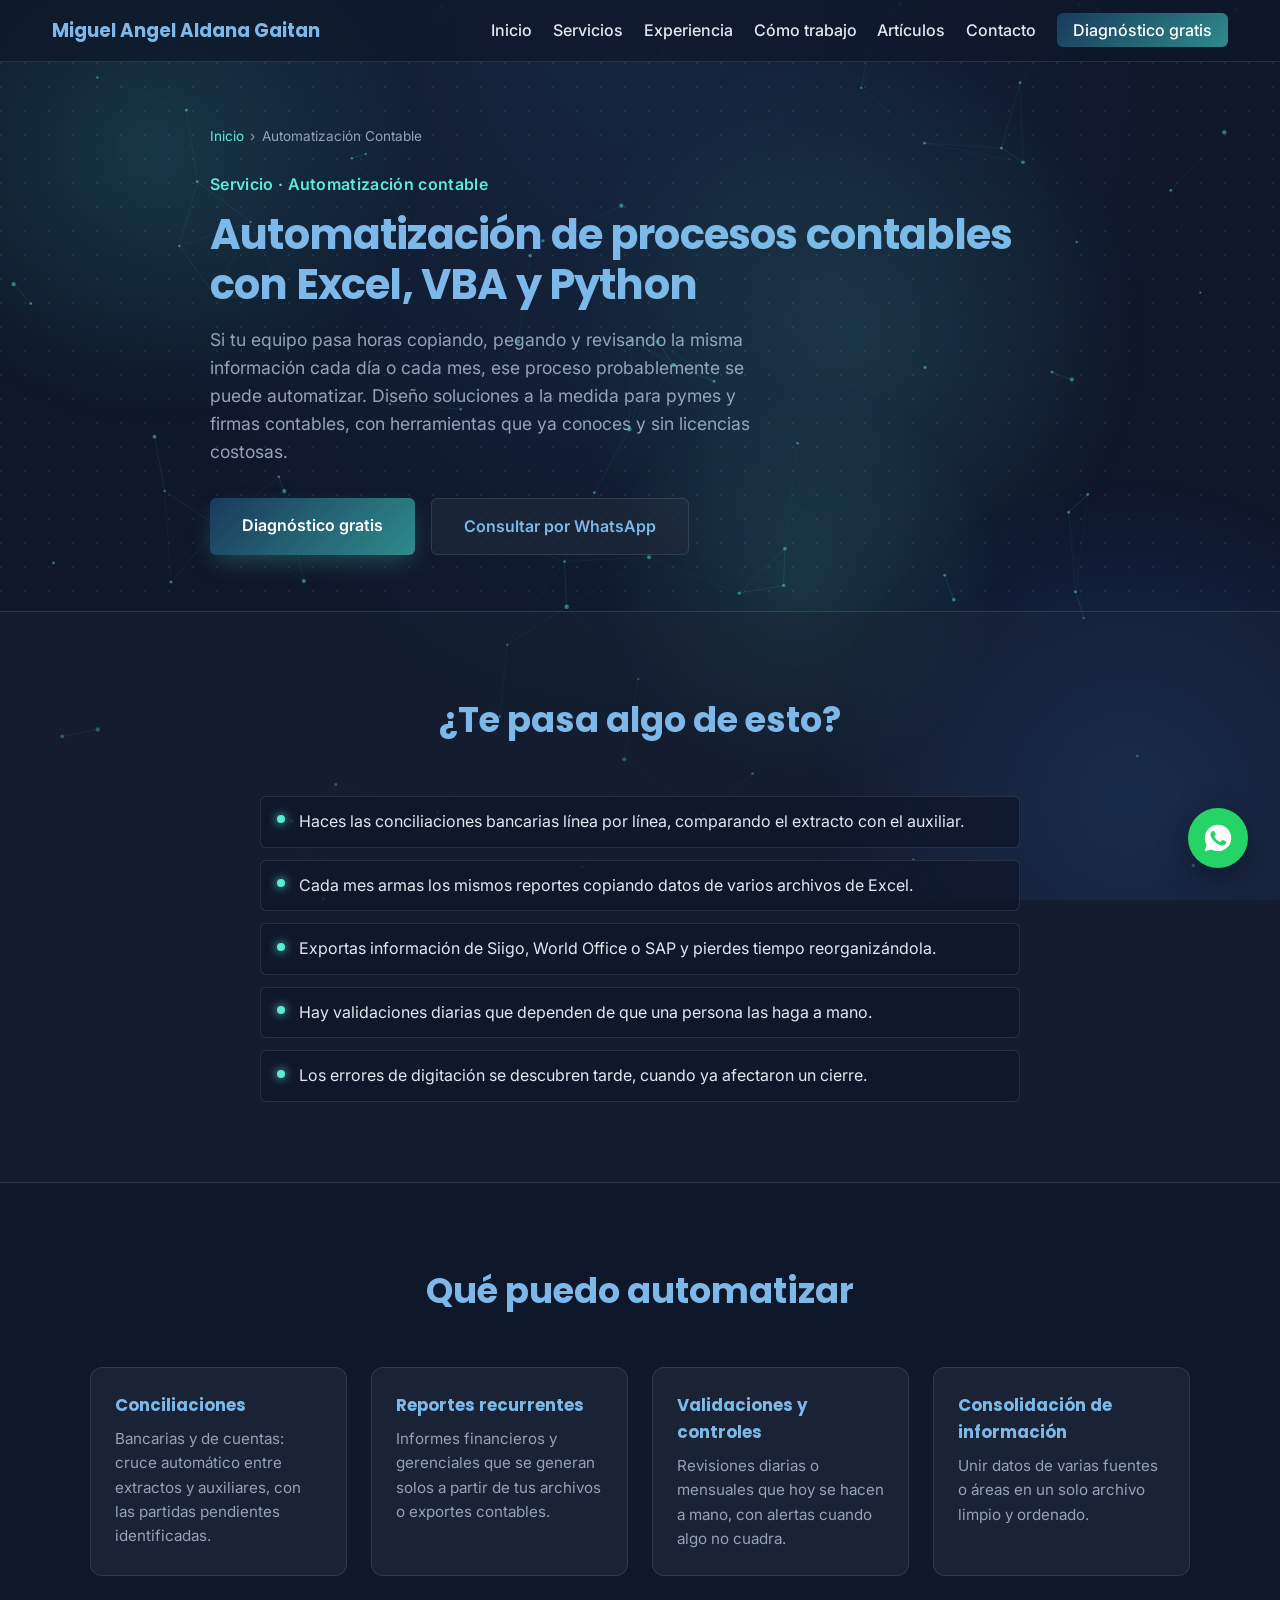
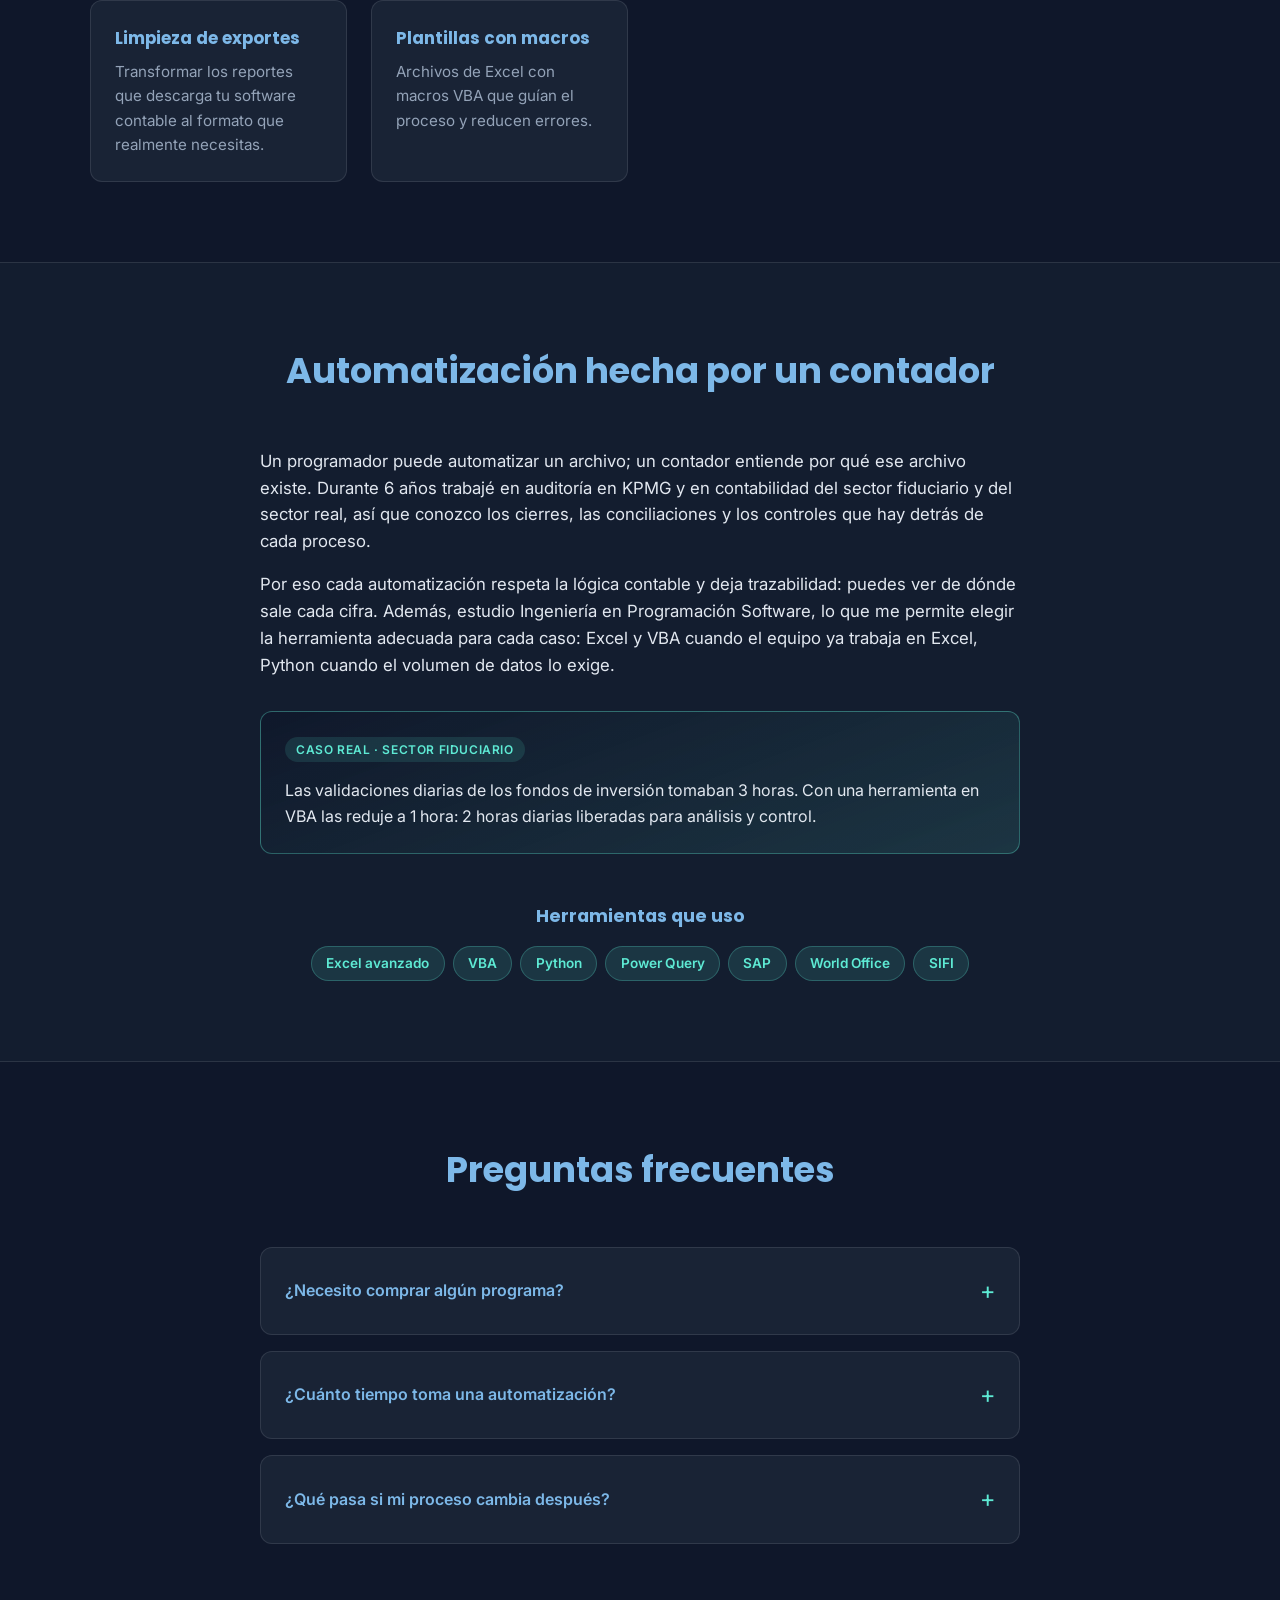
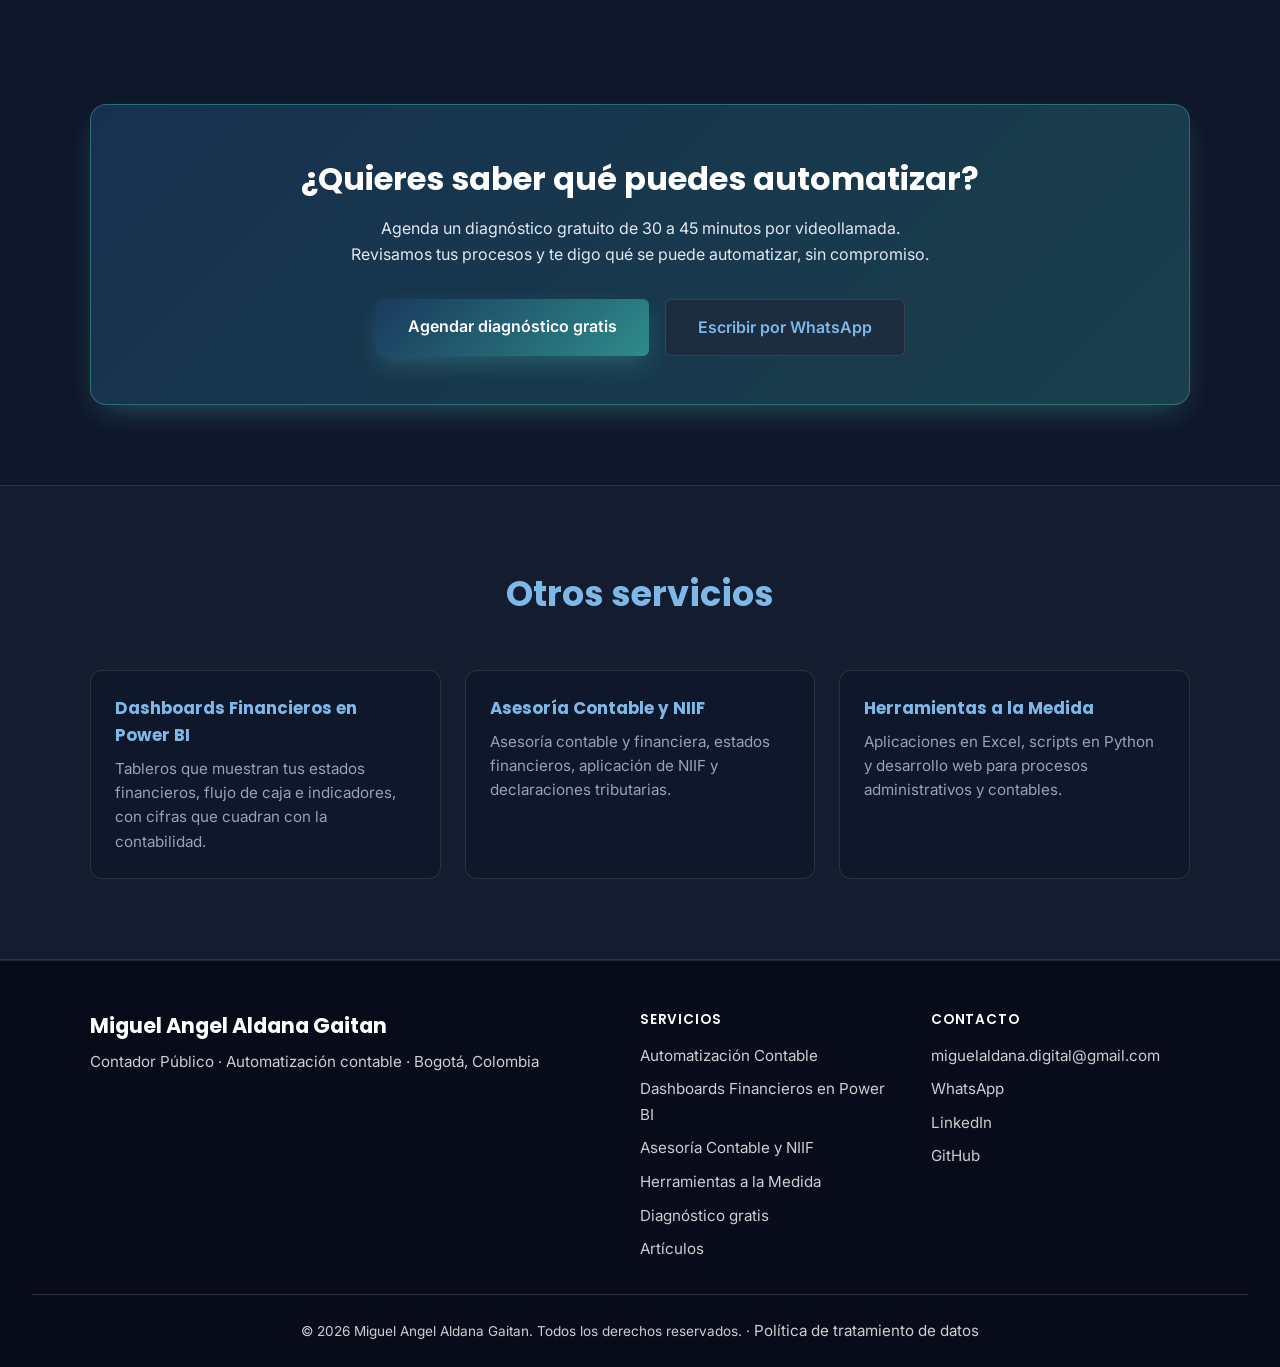
==== commit 496c1c24: "Sección de artículos y artículo de NIIF para pymes" ====
--- a/automatizacion-contable/index.html
+++ b/automatizacion-contable/index.html
@@ -126,7 +126,7 @@
                     <li><a href="../#servicios">Servicios</a></li>
                     <li><a href="../#experiencia">Experiencia</a></li>
                     <li><a href="../#proceso">Cómo trabajo</a></li>
-                    <li><a href="../#preguntas-frecuentes">FAQ</a></li>
+                    <li><a href="../articulos/">Artículos</a></li>
                     <li><a href="../#contacto">Contacto</a></li>
                     <li><a href="../diagnostico-automatizacion/" class="nav-cta">Diagnóstico gratis</a></li>
                 </ul>
@@ -292,6 +292,7 @@
                     <li><a href="../contabilidad-niif/">Asesoría Contable y NIIF</a></li>
                     <li><a href="../herramientas-a-la-medida/">Herramientas a la Medida</a></li>
                     <li><a href="../diagnostico-automatizacion/">Diagnóstico gratis</a></li>
+                    <li><a href="../articulos/">Artículos</a></li>
                 </ul>
             </nav>
 
--- a/css/style.css
+++ b/css/style.css
@@ -350,7 +350,8 @@
 /* "header nav" y no solo "nav": hay otro <nav> en el pie de página
    que no debe recibir estos estilos */
 header nav {
-    max-width: var(--ancho-maximo);
+    max-width: 1240px;
+    gap: var(--space-xl);
     margin: 0 auto;
     display: flex;
     justify-content: space-between;
@@ -377,7 +378,7 @@
     display: flex;
     align-items: center;
     list-style: none;
-    gap: 1.6rem;
+    gap: 1.3rem;
 }
 
 .nav-links a {
@@ -1449,6 +1450,200 @@
     color: rgba(255, 255, 255, 0.8);
 }
 
+/* ----- Artículos ----- */
+.meta-articulo {
+    font-size: 0.85rem;
+    color: var(--color-texto-claro);
+}
+
+.meta-articulo a {
+    color: var(--color-secundario-texto);
+}
+
+.tarjeta-titulo {
+    color: var(--color-encabezado);
+    font-size: 1.15rem;
+    line-height: 1.3;
+    margin: var(--space-xs) 0;
+}
+
+/* Cuerpo del artículo: tipografía cómoda para leer textos largos */
+.cuerpo-articulo > p,
+.cuerpo-articulo > ul li,
+.cuerpo-articulo > ol li {
+    font-size: 1.05rem;
+    line-height: 1.75;
+}
+
+.cuerpo-articulo > p,
+.cuerpo-articulo > ul,
+.cuerpo-articulo > ol {
+    margin-bottom: var(--space-md);
+}
+
+.cuerpo-articulo > ul,
+.cuerpo-articulo > ol {
+    padding-left: 1.4rem;
+}
+
+.cuerpo-articulo > ul li,
+.cuerpo-articulo > ol li {
+    margin-bottom: var(--space-xs);
+}
+
+.cuerpo-articulo h2 {
+    color: var(--color-encabezado);
+    font-size: 1.6rem;
+    line-height: 1.3;
+    margin: var(--space-2xl) 0 var(--space-md);
+    scroll-margin-top: 80px;
+}
+
+.cuerpo-articulo h3 {
+    color: var(--color-texto);
+    font-size: 1.15rem;
+    margin: var(--space-lg) 0 var(--space-sm);
+}
+
+.cuerpo-articulo strong {
+    color: var(--color-blanco);
+}
+
+.cuerpo-articulo a {
+    color: var(--color-secundario-texto);
+}
+
+.nota {
+    font-size: 0.9rem;
+    color: var(--color-texto-claro);
+    border-left: 3px solid var(--color-secundario);
+    padding: var(--space-sm) var(--space-md);
+    background-color: var(--color-tarjeta);
+    border-radius: 0 var(--radio-sm) var(--radio-sm) 0;
+}
+
+/* Tabla de contenido */
+.toc {
+    background-color: var(--color-tarjeta);
+    border: 1px solid var(--color-borde);
+    border-radius: var(--radio-md);
+    padding: var(--space-lg);
+    margin-bottom: var(--space-xl);
+}
+
+.toc-titulo {
+    font-weight: 600;
+    color: var(--color-encabezado);
+    margin-bottom: var(--space-sm);
+}
+
+.toc ol {
+    padding-left: 1.2rem;
+    display: grid;
+    gap: 0.3rem;
+}
+
+.toc a {
+    color: var(--color-texto);
+    text-decoration: none;
+}
+
+.toc a:hover {
+    color: var(--color-secundario-texto);
+    text-decoration: underline;
+}
+
+/* Tablas: se desplazan de lado en celular en lugar de romper el diseño */
+.tabla-contenedor {
+    overflow-x: auto;
+    margin-bottom: var(--space-lg);
+    border: 1px solid var(--color-borde);
+    border-radius: var(--radio-md);
+}
+
+.tabla-contenedor table {
+    width: 100%;
+    min-width: 520px;
+    border-collapse: collapse;
+    font-size: 0.95rem;
+}
+
+.tabla-contenedor th,
+.tabla-contenedor td {
+    text-align: left;
+    padding: var(--space-sm) var(--space-md);
+    border-bottom: 1px solid var(--color-borde);
+    vertical-align: top;
+}
+
+.tabla-contenedor th {
+    background-color: var(--color-tarjeta);
+    color: var(--color-encabezado);
+}
+
+.tabla-contenedor tr:last-child td {
+    border-bottom: none;
+}
+
+/* Caja del autor: refuerza la experiencia y credibilidad */
+.caja-autor {
+    display: flex;
+    gap: var(--space-md);
+    align-items: flex-start;
+    margin-top: var(--space-2xl);
+    padding: var(--space-lg);
+    background: linear-gradient(160deg, var(--color-tarjeta), var(--color-glow));
+    border: 1px solid rgba(94, 234, 212, 0.3);
+    border-radius: var(--radio-md);
+}
+
+.caja-autor img {
+    width: 72px;
+    height: 72px;
+    border-radius: 50%;
+    object-fit: cover;
+    flex-shrink: 0;
+}
+
+.caja-autor-nombre {
+    font-weight: 700;
+    color: var(--color-encabezado);
+}
+
+.caja-autor p {
+    color: var(--color-texto-claro);
+    font-size: 0.95rem;
+    margin-bottom: var(--space-xs);
+}
+
+.caja-autor a {
+    color: var(--color-secundario-texto);
+    font-weight: 600;
+    text-decoration: none;
+}
+
+.fuentes {
+    margin-top: var(--space-xl);
+}
+
+.fuentes h2 {
+    font-size: 1.2rem;
+    margin-top: 0;
+}
+
+.fuentes ul {
+    padding-left: 1.2rem;
+    margin-bottom: var(--space-md);
+}
+
+.fuentes li {
+    margin-bottom: var(--space-xs);
+}
+
+.fuentes a {
+    overflow-wrap: anywhere;
+}
+
 
 /* ===== 18. RESPONSIVE ===== */
 
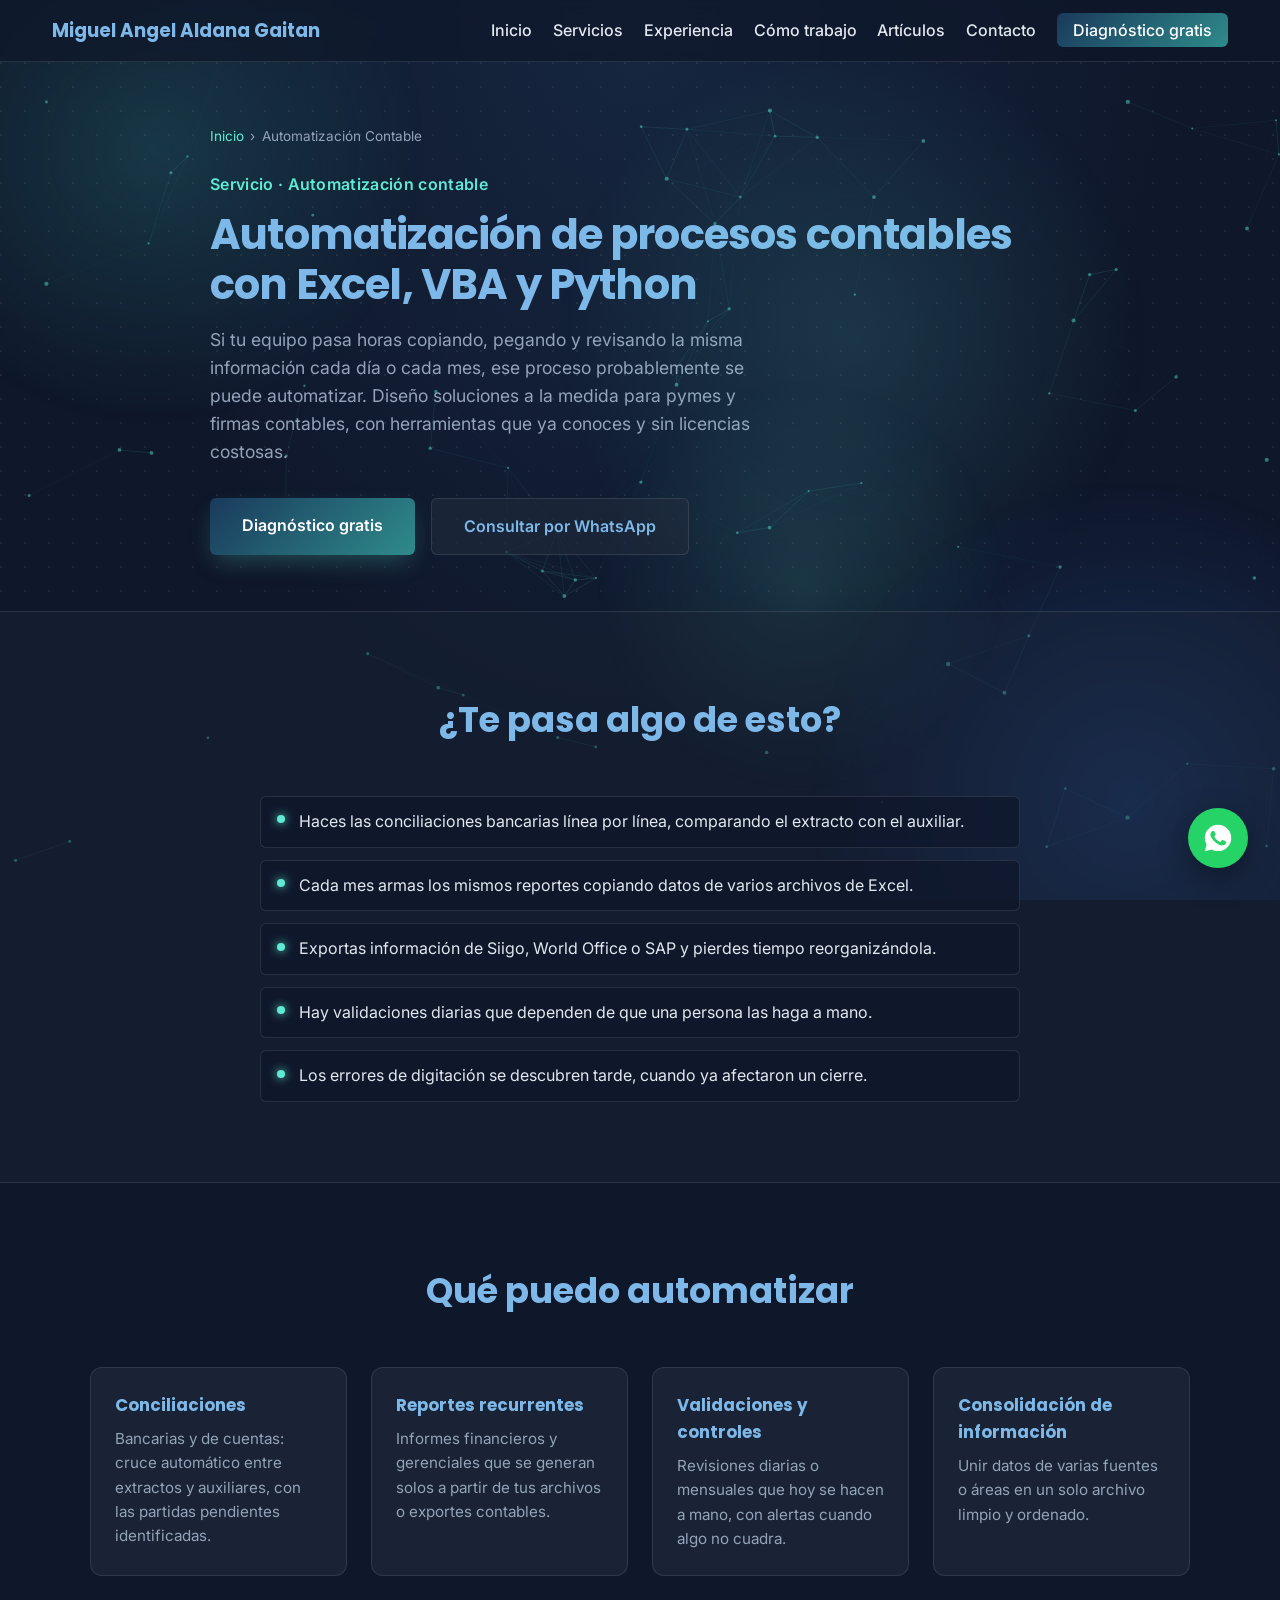
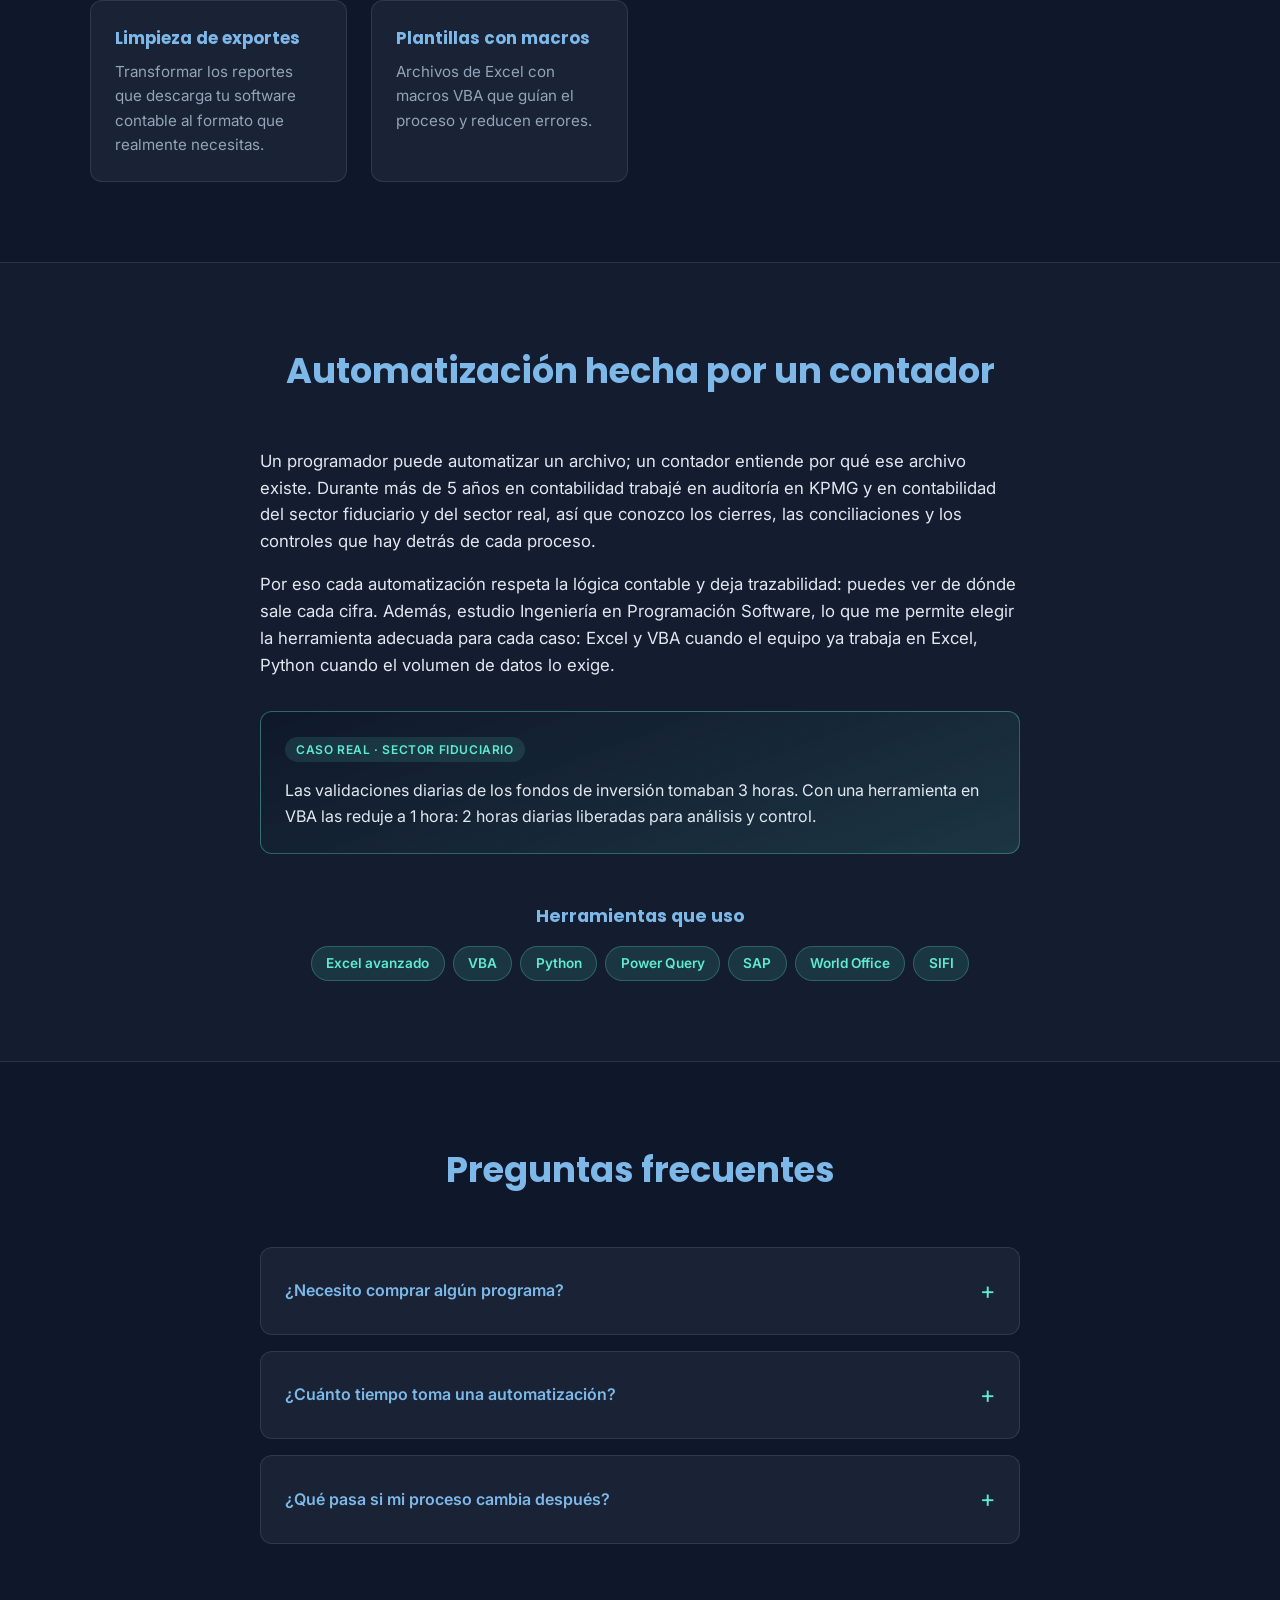
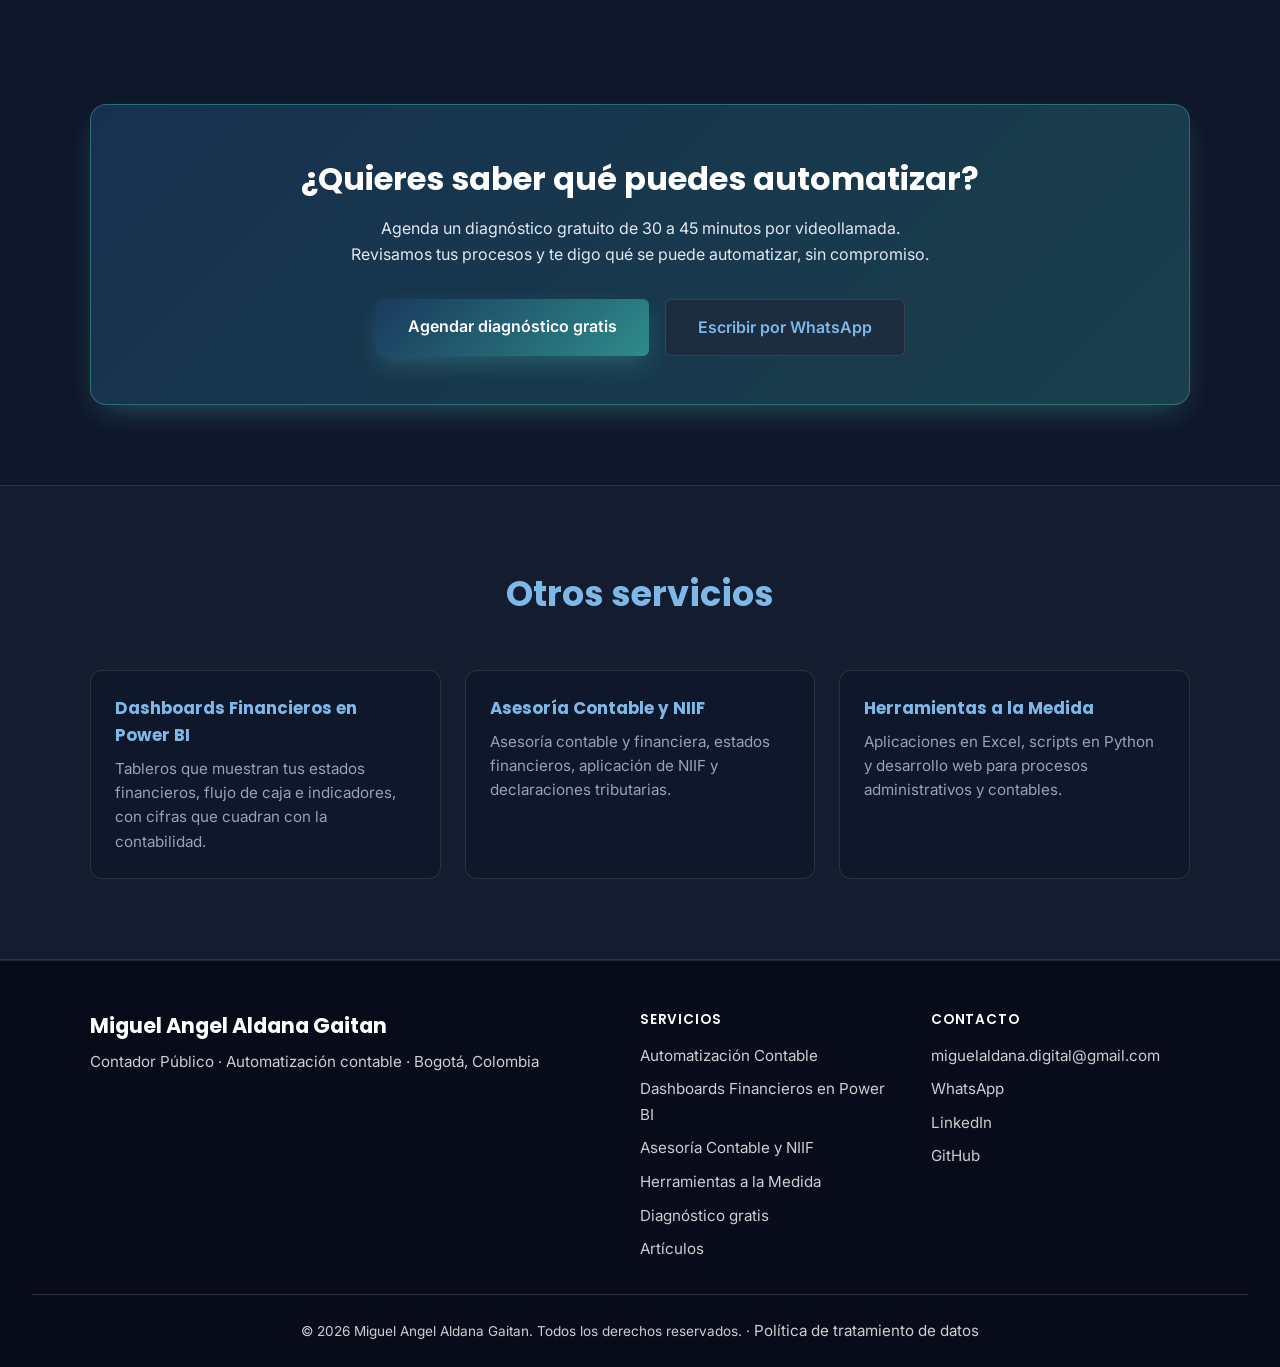
==== commit 7d8aae02: "Nueva foto de perfil y experiencia alineada con LinkedIn Co-Authored-By: Claude Opus 5.5 <noreply@an" ====
--- a/automatizacion-contable/index.html
+++ b/automatizacion-contable/index.html
@@ -209,7 +209,7 @@
             <div class="contenedor contenedor--angosto seccion-oculta">
                 <h2 class="titulo-seccion">Automatización hecha por un contador</h2>
                 <div class="contenido-texto">
-                    <p>Un programador puede automatizar un archivo; un contador entiende por qué ese archivo existe. Durante 6 años trabajé en auditoría en KPMG y en contabilidad del sector fiduciario y del sector real, así que conozco los cierres, las conciliaciones y los controles que hay detrás de cada proceso.</p>
+                    <p>Un programador puede automatizar un archivo; un contador entiende por qué ese archivo existe. Durante más de 5 años en contabilidad trabajé en auditoría en KPMG y en contabilidad del sector fiduciario y del sector real, así que conozco los cierres, las conciliaciones y los controles que hay detrás de cada proceso.</p>
                     <p>Por eso cada automatización respeta la lógica contable y deja trazabilidad: puedes ver de dónde sale cada cifra. Además, estudio Ingeniería en Programación Software, lo que me permite elegir la herramienta adecuada para cada caso: Excel y VBA cuando el equipo ya trabaja en Excel, Python cuando el volumen de datos lo exige.</p>
                 </div>
                 <div class="tarjeta tarjeta--caso">
